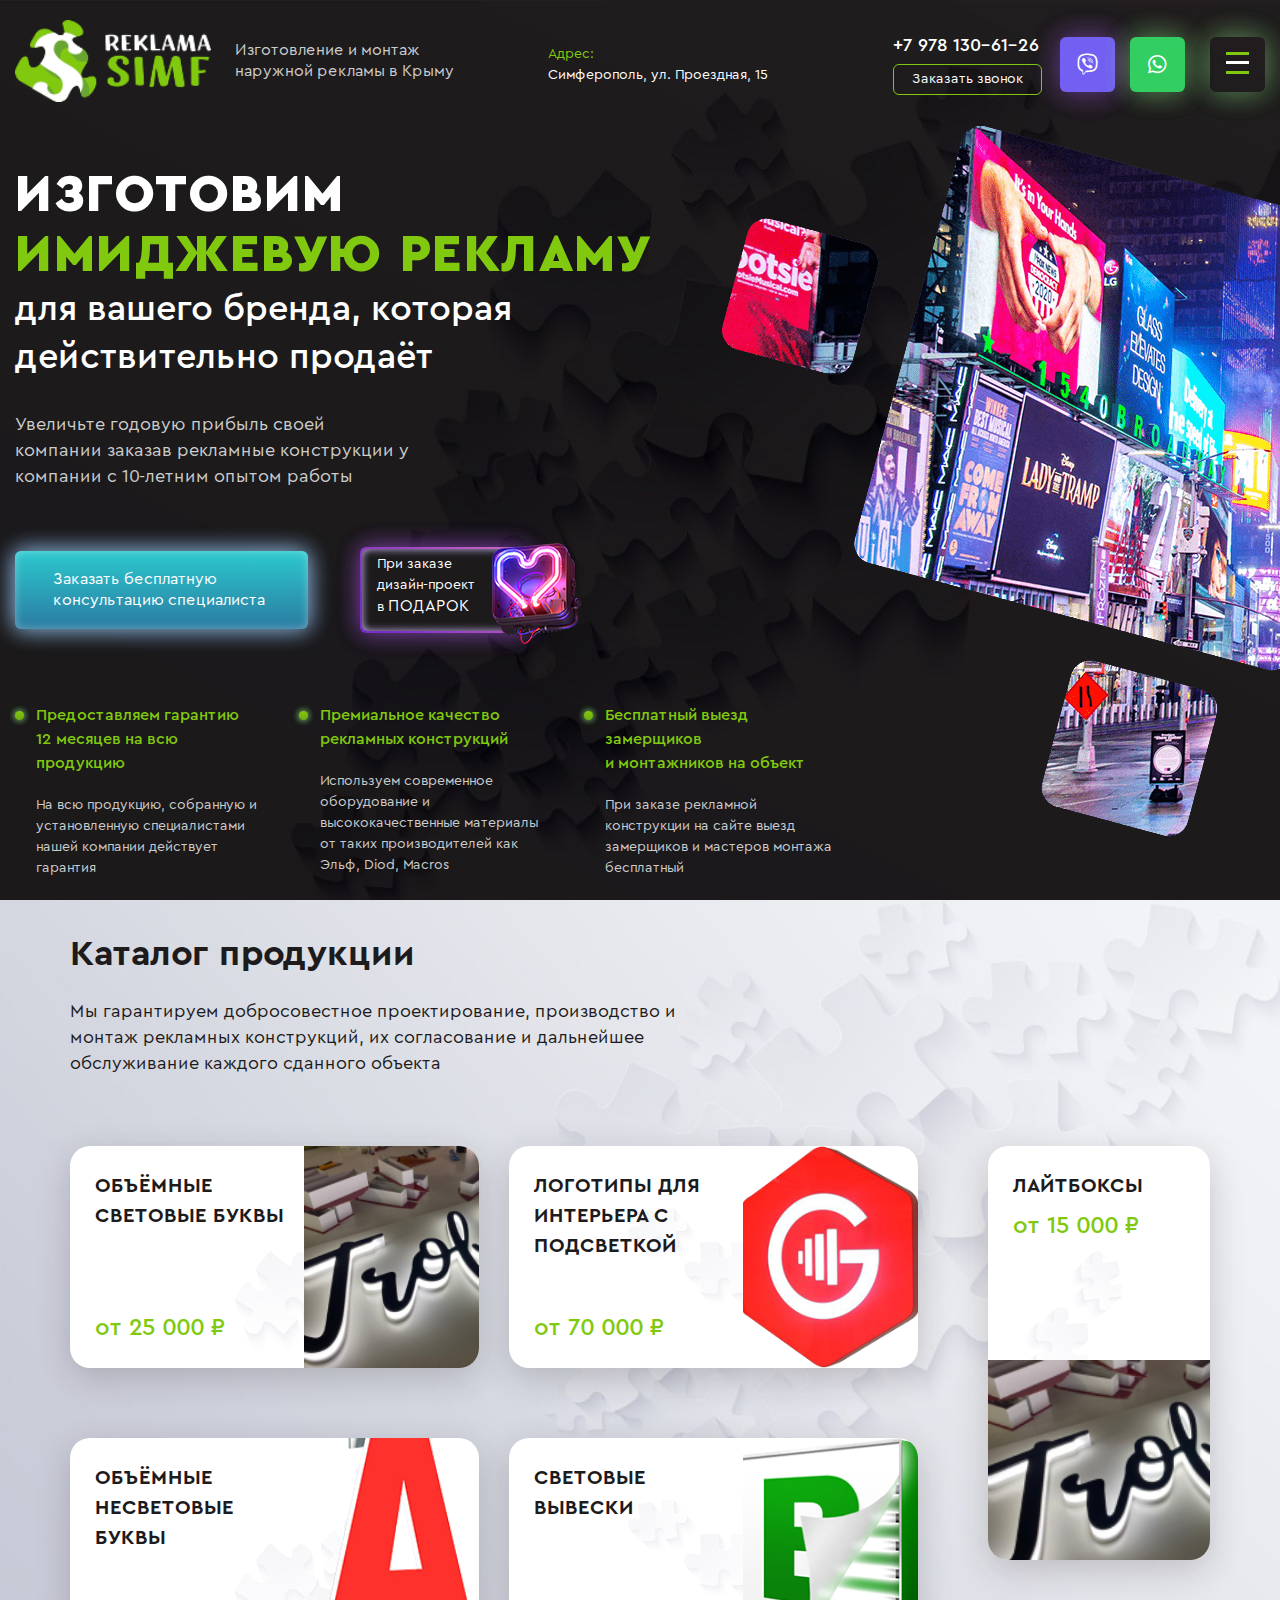
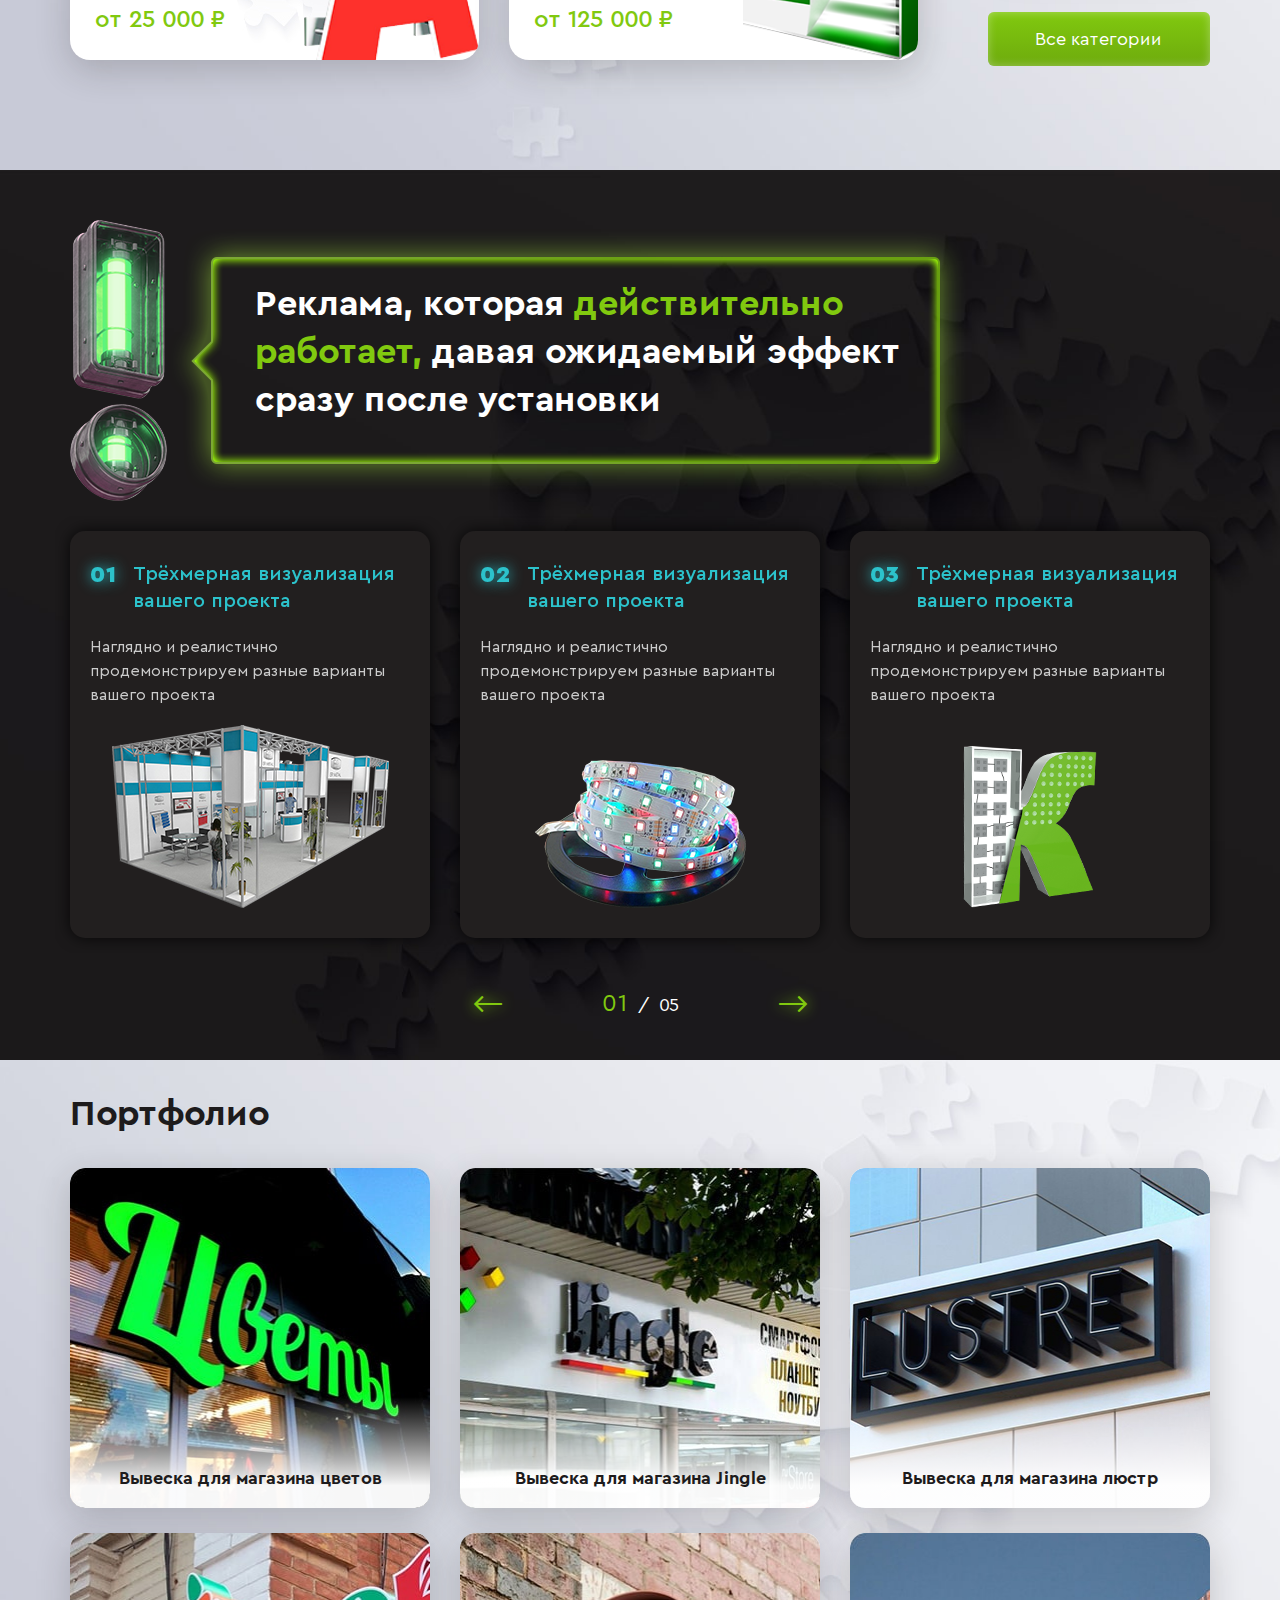
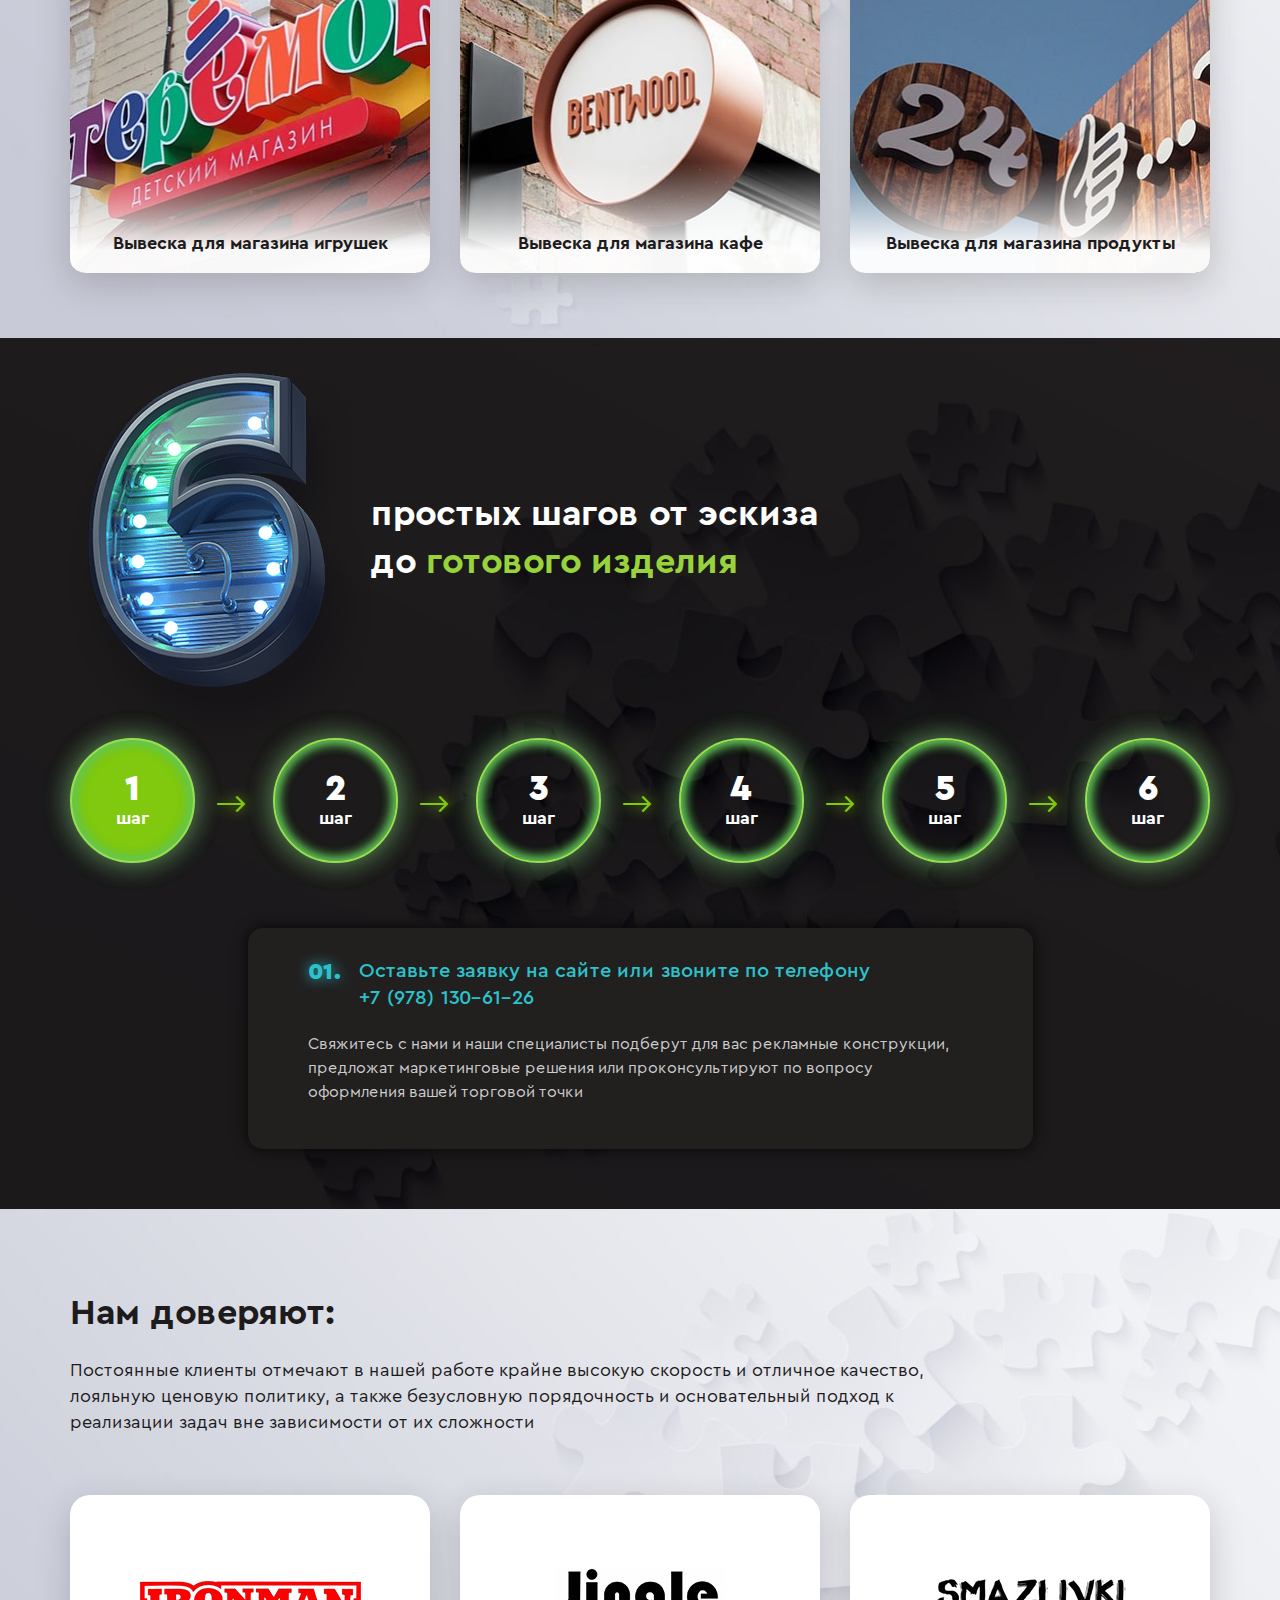
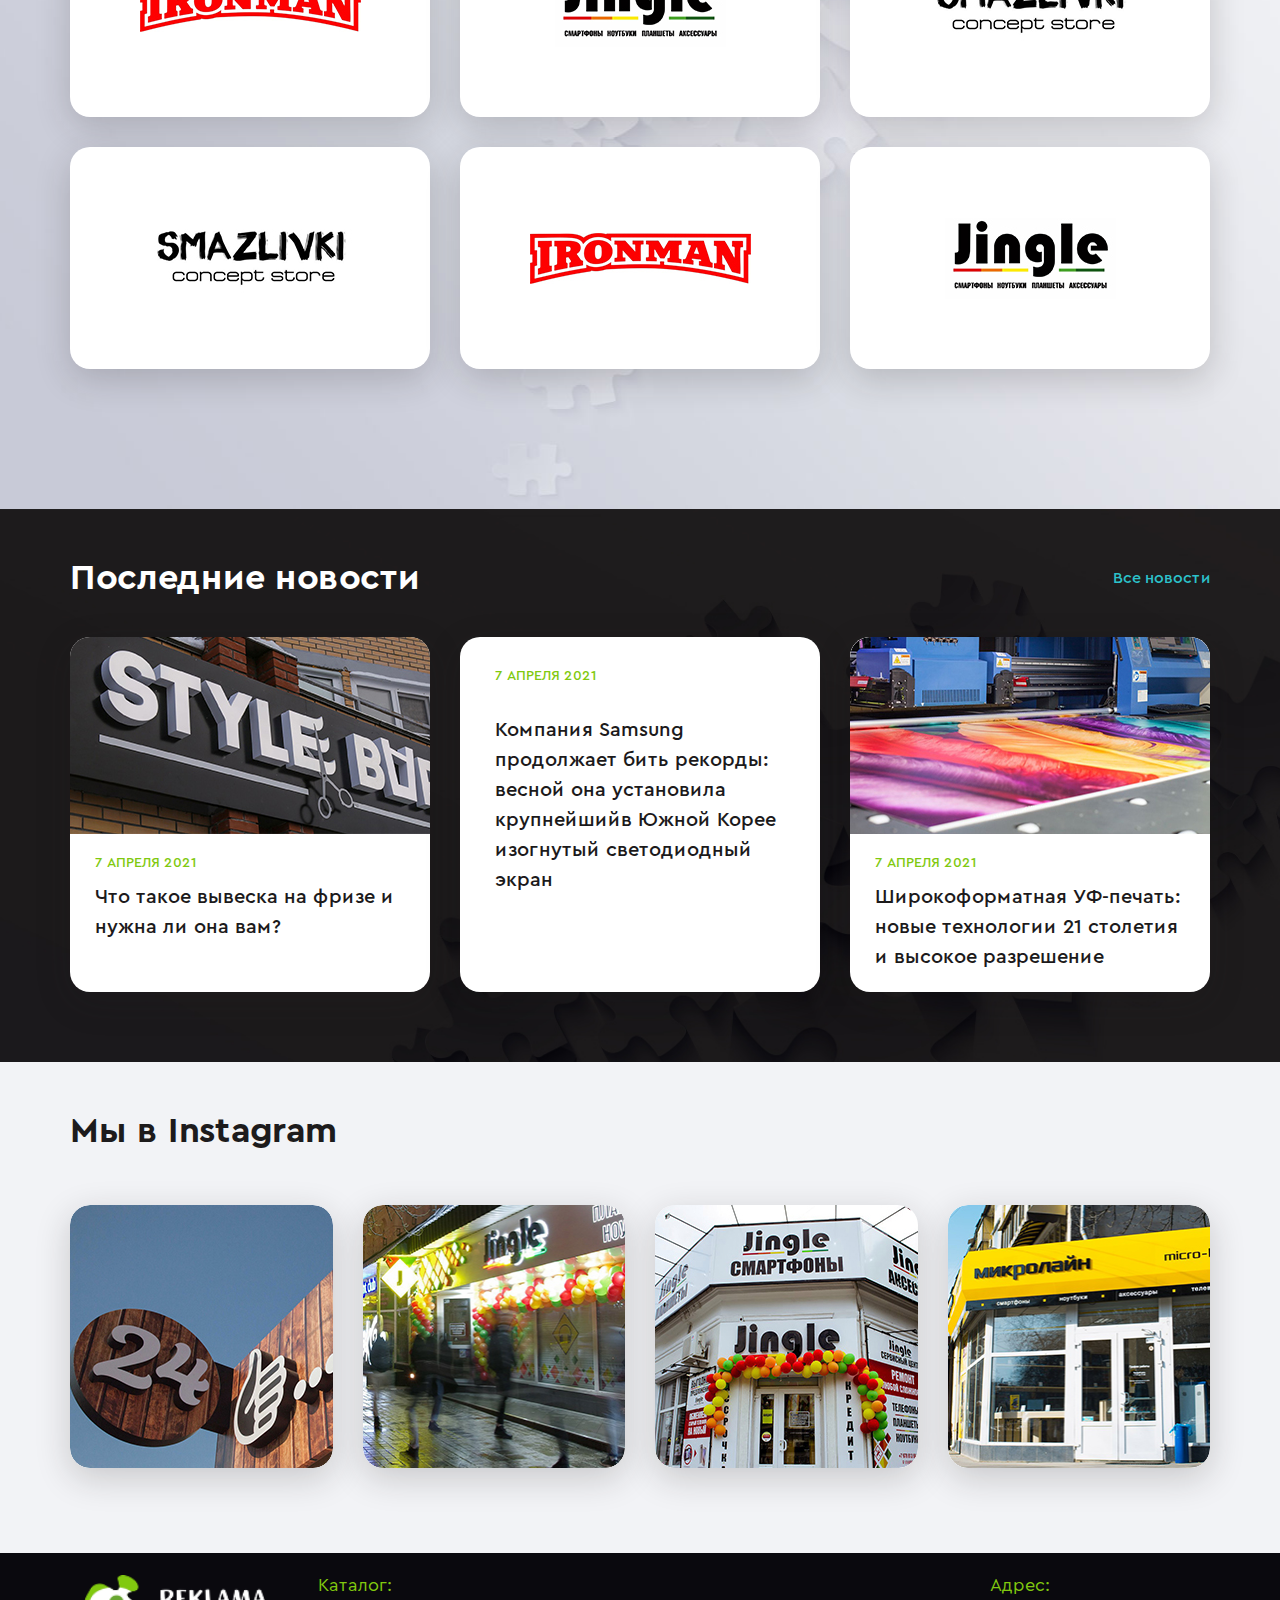
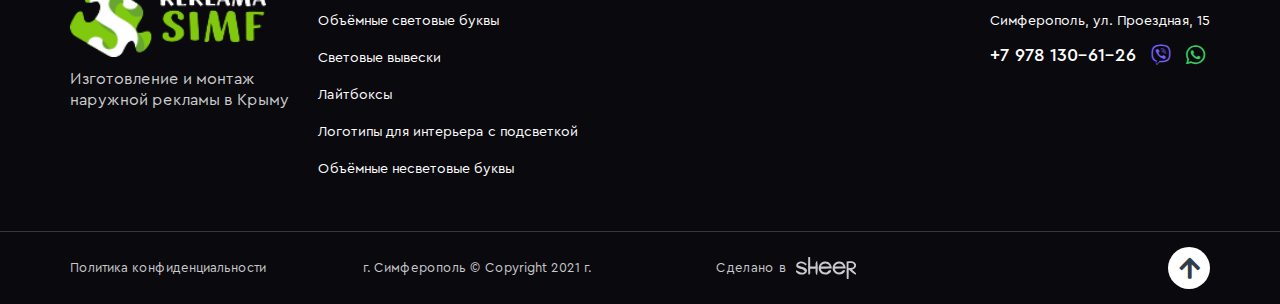
==== index.html @ 2cb611d8 "fix edits" ====
<!DOCTYPE html>
<!--[if lt IE 7]><html lang="ru" class="lt-ie9 lt-ie8 lt-ie7"><![endif]-->
<!--[if IE 7]><html lang="ru" class="lt-ie9 lt-ie8"><![endif]-->
<!--[if IE 8]><html lang="ru" class="lt-ie9"><![endif]-->
<!--[if gt IE 8]><!-->
<html lang="ru">
<!--<![endif]-->
<head>
	<meta charset="utf-8" />
	<title>Заголовок</title>
	<meta name="description" content="" />
	<meta http-equiv="X-UA-Compatible" content="IE=edge" />
	<meta name="viewport" content="width=device-width, initial-scale=1.0" />
	<link rel="shortcut icon" href="favicon.png" />
	<link rel="stylesheet" href="libs/bootstrap/bootstrap-grid.css" />
	<link rel="stylesheet" href="libs/fontawesome-free-5.12.0-web/css/all.min.css" />
	<link rel="stylesheet" href="libs/fancybox/jquery.fancybox.css" />
	<link rel="stylesheet" href="libs/slick-1.5.9/slick/slick.css" />
	<link rel="stylesheet" href="libs/slick-1.5.9/slick/slick-theme.css" />
	<link rel="stylesheet" href="css/fonts.css" />
	<link rel="stylesheet" href="css/main.css?ver=1.2" />
	<link rel="stylesheet" href="css/media.css?ver=1.2" />  
</head>
<body>

	<div class="wrapper">

		<header class="header default">
			<div class="container container_big"> 
				<div class="row align-items-center">
					<div class="col-lg-5 col-md-6 col-3"> 
						<div class="logo-wrap">
							<a href="#" class="logo">
								<img src="img/logo.png" alt="alt">
							</a>
							<div class="logo-descr">Изготовление и монтаж наружной рекламы в Крыму</div>
						</div>
					</div>
					<div class="col-lg-3 hidden-tablet">
						<div class="header__title">Адрес:</div>
						<p>Симферополь, ул. Проездная, 15</p>
					</div>
					<div class="col-lg-4 col-md-6 col-9">
						<div class="header__right">
							<div class="header__contacts">
								<a href="tel:+79781306126" class="phone-main"><i class="fas fa-phone"></i>+7 978 130-61-26</a>
								<a href="#callback" class="btn-simple fancybox">Заказать звонок</a>
							</div>
							<a href="#" class="btn-social btn-social_viber">
								<i class="fab fa-viber"></i>
							</a>
							<a href="#" class="btn-social btn-social_whatsapp">
								<i class="fab fa-whatsapp"></i>
							</a>
							<span class="btn_nav">
								<span class='sandwich'>
									<span class='sw-topper'></span>
									<span class='sw-bottom'></span>
									<span class='sw-footer'></span>
								</span>
							</span>
						</div>
					</div>
				</div>
			</div>
		</header>

		<div class="billbord">
			<div class="container container_big">
				<div class="row">
					<div class="col-xl-8 col-lg-10">
						<h1 class="title-big">Изготовим <span>имиджевую рекламу</span></h1>
						<div class="descr-big">для вашего бренда, которая действительно продаёт</div>
						<div class="descr-billbord">Увеличьте годовую прибыль своей компании заказав рекламные конструкции у компании с 10-летним опытом работы</div>
						<div class="billbord__btns">
							<a href="#" class="btn-main">Заказать бесплатную консультацию специалиста</a>
							<div class="order-present">При заказе дизайн-проект в <span>подарок</span></div>
						</div>
						<div class="row">
							<div class="col-md-4">
								<div class="item-billbord">
									<div class="item-billbord__title">Предоставляем гарантию <br>12 месяцев на всю продукцию</div>
									<p>На всю продукцию, собранную и установленную специалистами нашей компании действует гарантия</p>
								</div>
							</div>
							<div class="col-md-4">
								<div class="item-billbord">
									<div class="item-billbord__title">Премиальное качество <br>рекламных конструкций</div>
									<p>Используем современное оборудование и высококачественные материалы от таких производителей как Эльф, Diod, Macros</p>
								</div>
							</div>
							<div class="col-md-4">
								<div class="item-billbord">
									<div class="item-billbord__title">Бесплатный выезд замерщиков <br>и монтажников на объект</div>
									<p>При заказе рекламной конструкции на сайте выезд замерщиков и мастеров монтажа бесплатный</p>
								</div>
							</div>
						</div>
					</div>
					<div class="col-xl-4 col-lg-2">
						<div class="billbord__image">
							<img src="img/billbord.png" alt="alt">
						</div>
					</div>
				</div>
			</div>
		</div>

		<div class="catalog">
			<div class="container">
				<div class="title-page">Каталог продукции</div>
				<div class="descr-page">Мы гарантируем добросовестное проектирование, производство и монтаж рекламных конструкций, их согласование и дальнейшее обслуживание каждого сданного объекта</div>
				<div class="row row_catalog">
					<div class="col-lg-9">
						<div class="row">
							<div class="col-md-6">
								<a href="#" class="item-catalog">
									<span class="item-catalog__name">Объёмные световые буквы</span>
									<span class="item-catalog__price">от 25 000 ₽</span>
									<span class="item-catalog__image">
										<!-- <img src="img/cat1.png" alt="alt"> -->
										<img src="img/catalog1.jpg" alt="alt">
									</span>
								</a>
							</div>
							<div class="col-md-6">
								<a href="#" class="item-catalog">
									<span class="item-catalog__name">Логотипы для интерьера с подсветкой</span>
									<span class="item-catalog__price">от 70 000 ₽</span>
									<span class="item-catalog__image">
										<img src="img/cat2.png" alt="alt">
									</span>
								</a>
							</div>
							<div class="col-md-6">
								<a href="#" class="item-catalog">
									<span class="item-catalog__name">Объёмные несветовые буквы</span>
									<span class="item-catalog__price">от 25 000 ₽</span>
									<span class="item-catalog__image">
										<img src="img/cat3.png" alt="alt">
									</span>
								</a>
							</div>
							<div class="col-md-6">
								<a href="#" class="item-catalog">
									<span class="item-catalog__name">Световые вывески</span>
									<span class="item-catalog__price">от 125 000 ₽</span>
									<span class="item-catalog__image">
										<img src="img/cat4.png" alt="alt">
									</span>
								</a>
							</div>
						</div>
					</div>
					<div class="col-lg-3 col-md-6 catalog__right">
						<a href="#" class="item-catalog">
							<span class="item-catalog__name">Лайтбоксы</span>
							<span class="item-catalog__price">от 15 000 ₽</span>
							<span class="item-catalog__image">
								<!-- <img src="img/cat5.png" alt="alt"> -->
								<img src="img/catalog1.jpg" alt="alt">
							</span>
						</a>
						<a href="#" class="btn-page">Все категории</a>
					</div>
				</div>
			</div>
		</div>

		<div class="about">
			<div class="container">
				<div class="about-head">
					<div class="about-head__image">
						<img src="img/img_title1.png" alt="alt">
					</div>
					<div class="about-head__text">Реклама, которая <span>действительно работает,</span> давая ожидаемый эффект сразу после установки</div>
				</div>
				<ul class="slider-about">
					<li>
						<div class="item-about">
							<div class="item-about__head">
								<div class="item-about__number">01</div>
								<div class="item-about__title">Трёхмерная визуализация вашего проекта</div>
							</div>
							<p>Наглядно и реалистично продемонстрируем разные варианты вашего проекта</p>
							<div class="item-about__image">
								<img src="img/about1.png" alt="alt">
							</div>
						</div>
					</li>
					<li>
						<div class="item-about">
							<div class="item-about__head">
								<div class="item-about__number">02</div>
								<div class="item-about__title">Трёхмерная визуализация вашего проекта</div>
							</div>
							<p>Наглядно и реалистично продемонстрируем разные варианты вашего проекта</p>
							<div class="item-about__image">
								<img src="img/about2.png" alt="alt">
							</div>
						</div>
					</li>
					<li>
						<div class="item-about">
							<div class="item-about__head">
								<div class="item-about__number">03</div>
								<div class="item-about__title">Трёхмерная визуализация вашего проекта</div>
							</div>
							<p>Наглядно и реалистично продемонстрируем разные варианты вашего проекта</p>
							<div class="item-about__image">
								<img src="img/about3.png" alt="alt">
							</div>
						</div>
					</li>
					<li>
						<div class="item-about">
							<div class="item-about__head">
								<div class="item-about__number">04</div>
								<div class="item-about__title">Трёхмерная визуализация вашего проекта</div>
							</div>
							<p>Наглядно и реалистично продемонстрируем разные варианты вашего проекта</p>
							<div class="item-about__image">
								<img src="img/about1.png" alt="alt">
							</div>
						</div>
					</li>
					<li>
						<div class="item-about">
							<div class="item-about__head">
								<div class="item-about__number">05</div>
								<div class="item-about__title">Трёхмерная визуализация вашего проекта</div>
							</div>
							<p>Наглядно и реалистично продемонстрируем разные варианты вашего проекта</p>
							<div class="item-about__image">
								<img src="img/about1.png" alt="alt">
							</div>
						</div>
					</li>
				</ul>
				<div class="slider-bottom"></div>
			</div>
		</div>

		<div class="portfolio">
			<div class="container">
				<div class="title-page">Портфолио</div>
				<div class="row row_portfolio">
					<div class="col-lg-4 col-6">
						<a href="#" class="item-portfolio">
							<img src="img/portfolio1.jpg" alt="alt">
							<span class="item-portfolio__name">Вывеска для магазина цветов</span>
						</a>
					</div>
					<div class="col-lg-4 col-6">
						<a href="#" class="item-portfolio">
							<img src="img/portfolio2.jpg" alt="alt">
							<span class="item-portfolio__name">Вывеска для магазина Jingle</span>
						</a>
					</div>
					<div class="col-lg-4 col-6">
						<a href="#" class="item-portfolio">
							<img src="img/portfolio3.jpg" alt="alt">
							<span class="item-portfolio__name">Вывеска для магазина люстр</span>
						</a>
					</div>
					<div class="col-lg-4 col-6">
						<a href="#" class="item-portfolio">
							<img src="img/portfolio4.jpg" alt="alt">
							<span class="item-portfolio__name">Вывеска для магазина игрушек</span>
						</a>
					</div>
					<div class="col-lg-4 col-6">
						<a href="#" class="item-portfolio">
							<img src="img/portfolio5.jpg" alt="alt">
							<span class="item-portfolio__name">Вывеска для магазина кафе</span>
						</a>
					</div>
					<div class="col-lg-4 col-6">
						<a href="#" class="item-portfolio">
							<img src="img/portfolio6.jpg" alt="alt">
							<span class="item-portfolio__name">Вывеска для магазина продукты</span>
						</a>
					</div>
				</div>
			</div>
		</div>

		<div class="steps">
			<div class="container">
				<div class="steps-head">
					<img src="img/step_image.png" alt="alt">
					<div class="title-page">простых шагов от эскиза до <span>готового изделия</span></div>
				</div>
				<ul class="tabs">
					<li class="active"><a href="#tab1"><strong>1</strong> шаг</a><i class="fal fa-long-arrow-right"></i></li>
					<li><a href="#tab2"><strong>2</strong> шаг</a><i class="fal fa-long-arrow-right"></i></li>
					<li><a href="#tab3"><strong>3</strong> шаг</a><i class="fal fa-long-arrow-right"></i></li>
					<li><a href="#tab4"><strong>4</strong> шаг</a><i class="fal fa-long-arrow-right"></i></li>
					<li><a href="#tab5"><strong>5</strong> шаг</a><i class="fal fa-long-arrow-right"></i></li>
					<li><a href="#tab6"><strong>6</strong> шаг</a></li>
				</ul>
				<div class="tab-container">
					<div class="tab-pane" id="tab1">
						<div class="head-tab">
							<div class="head-tab__number">01.</div>
							<div class="head-tab__title">Оставьте заявку на сайте или звоните по телефону <br><a href="tel:+79781306126">+7 (978) 130-61-26</a></div>
						</div>
						<p>Свяжитесь с нами и наши специалисты подберут для вас рекламные конструкции, предложат маркетинговые решения или проконсультируют по вопросу оформления вашей торговой точки</p>
					</div>
					<div class="tab-pane" id="tab2">
						<div class="head-tab">
							<div class="head-tab__number">02.</div>
							<div class="head-tab__title">Оставьте заявку на сайте или звоните по телефону <br><a href="tel:+79781306126">+7 (978) 130-61-26</a></div>
						</div>
						<p>Свяжитесь с нами и наши специалисты подберут для вас рекламные конструкции, предложат маркетинговые решения или проконсультируют по вопросу оформления вашей торговой точки</p>
					</div>
					<div class="tab-pane" id="tab3">
						<div class="head-tab">
							<div class="head-tab__number">03.</div>
							<div class="head-tab__title">Оставьте заявку на сайте или звоните по телефону <br><a href="tel:+79781306126">+7 (978) 130-61-26</a></div>
						</div>
						<p>Свяжитесь с нами и наши специалисты подберут для вас рекламные конструкции, предложат маркетинговые решения или проконсультируют по вопросу оформления вашей торговой точки</p>
					</div>
					<div class="tab-pane" id="tab4">
						<div class="head-tab">
							<div class="head-tab__number">04.</div>
							<div class="head-tab__title">Оставьте заявку на сайте или звоните по телефону <br><a href="tel:+79781306126">+7 (978) 130-61-26</a></div>
						</div>
						<p>Свяжитесь с нами и наши специалисты подберут для вас рекламные конструкции, предложат маркетинговые решения или проконсультируют по вопросу оформления вашей торговой точки</p>
					</div>
					<div class="tab-pane" id="tab5">
						<div class="head-tab">
							<div class="head-tab__number">05.</div>
							<div class="head-tab__title">Оставьте заявку на сайте или звоните по телефону <br><a href="tel:+79781306126">+7 (978) 130-61-26</a></div>
						</div>
						<p>Свяжитесь с нами и наши специалисты подберут для вас рекламные конструкции, предложат маркетинговые решения или проконсультируют по вопросу оформления вашей торговой точки</p>
					</div>
					<div class="tab-pane" id="tab6">
						<div class="head-tab">
							<div class="head-tab__number">06.</div>
							<div class="head-tab__title">Оставьте заявку на сайте или звоните по телефону <br><a href="tel:+79781306126">+7 (978) 130-61-26</a></div>
						</div>
						<p>Свяжитесь с нами и наши специалисты подберут для вас рекламные конструкции, предложат маркетинговые решения или проконсультируют по вопросу оформления вашей торговой точки</p>
					</div>
				</div>
			</div>
		</div>

		<div class="clients">
			<div class="container">
				<div class="title-page">Нам доверяют:</div>
				<div class="descr-page">Постоянные клиенты отмечают в нашей работе крайне высокую скорость и отличное качество, лояльную ценовую политику, а также безусловную порядочность и основательный подход к реализации задач вне зависимости от их сложности</div>
				<div class="row row_clients">
					<div class="col-lg-4 col-6">
						<div class="item-client">
							<img src="img/client1.jpg" alt="alt">
						</div>
					</div>
					<div class="col-lg-4 col-6">
						<div class="item-client">
							<img src="img/client2.jpg" alt="alt">
						</div>
					</div>
					<div class="col-lg-4 col-6">
						<div class="item-client">
							<img src="img/client3.jpg" alt="alt">
						</div>
					</div>
					<div class="col-lg-4 col-6">
						<div class="item-client">
							<img src="img/client3.jpg" alt="alt">
						</div>
					</div>
					<div class="col-lg-4 col-6">
						<div class="item-client">
							<img src="img/client1.jpg" alt="alt">
						</div>
					</div>
					<div class="col-lg-4 col-6">
						<div class="item-client">
							<img src="img/client2.jpg" alt="alt">
						</div>
					</div>
				</div>
			</div>
		</div>

		<div class="news">
			<div class="container">
				<div class="head-section">
					<div class="title-page">Последние новости</div>
					<a href="#" class="link-page">Все новости</a>
				</div>
				<div class="row row_news">
					<div class="col-lg-4 col-md-6">
						<a href="#" class="item-news">
							<span class="item-news__image">
								<img src="img/news1.jpg" alt="alt">
							</span>
							<span class="item-news__content">
								<span class="item-news__date">7 АПРЕЛЯ 2021</span>
								<span class="item-news__text">Что такое вывеска на фризе и нужна ли она вам?</span>
							</span>
						</a>
					</div>
					<div class="col-lg-4 col-md-6">
						<a href="#" class="item-news">
							<span class="item-news__content">
								<span class="item-news__date">7 АПРЕЛЯ 2021</span>
								<span class="item-news__text">Компания Samsung продолжает бить рекорды: весной она установила крупнейшийв Южной Корее изогнутый светодиодный экран</span>
							</span>
						</a>
					</div>
					<div class="col-lg-4 col-md-6">
						<a href="#" class="item-news">
							<span class="item-news__image">
								<img src="img/news3.jpg" alt="alt">
							</span>
							<span class="item-news__content">
								<span class="item-news__date">7 АПРЕЛЯ 2021</span>
								<span class="item-news__text">Широкоформатная УФ-печать: новые технологии 21 столетия и высокое разрешение</span>
							</span>
						</a>
					</div>
				</div>
			</div>
		</div>

		<div class="instagram">
			<div class="container">
				<div class="title-page">Мы в Instagram</div>
				<div class="row row_instagram">
					<div class="col-md-3 col-6">
						<a href="img/insta1.jpg" class="item-insta fancybox" rel="group1">
							<span class="item-insta__image">
								<img src="img/insta1.jpg" alt="alt">
							</span>
						</a>
					</div>
					<div class="col-md-3 col-6">
						<a href="img/insta2.jpg" class="item-insta fancybox" rel="group1">
							<span class="item-insta__image">
								<img src="img/insta2.jpg" alt="alt">
							</span>
						</a>
					</div>
					<div class="col-md-3 col-6">
						<a href="img/insta3.jpg" class="item-insta fancybox" rel="group1">
							<span class="item-insta__image">
								<img src="img/insta3.jpg" alt="alt">
							</span>
						</a>
					</div>
					<div class="col-md-3 col-6">
						<a href="img/insta4.jpg" class="item-insta fancybox" rel="group1">
							<span class="item-insta__image">
								<img src="img/insta4.jpg" alt="alt">
							</span>
						</a>
					</div>
				</div>
			</div>
		</div>

		<footer class="footer">
			<div class="container">
				<div class="row">
					<div class="col-lg-3 col-md-4">
						<div class="footer__logo">
							<a href="#" class="logo">
							<img src="img/logo.png" alt="alt">
						</a>
						<div class="logo-descr">Изготовление и монтаж наружной рекламы в Крыму</div>
						</div>
					</div>
					<div class="col-lg-6 col-md-4 col-6">
						<div class="footer__center">
							<div class="footer__title">Каталог: </div>
							<ul class="footer__list">
								<li><a href="#">Объёмные световые буквы</a></li>
								<li><a href="#">Световые вывески</a></li>
								<li><a href="#">Лайтбоксы</a></li>
								<li><a href="#">Логотипы для интерьера с подсветкой</a></li>
								<li><a href="#">Объёмные несветовые буквы</a></li>
							</ul>
						</div>
					</div>
					<div class="col-lg-3 col-md-4 col-6">
						<div class="footer__right">
							<div class="footer__title">Адрес: </div>
							<p>Симферополь, ул. Проездная, 15</p>
							<div class="footer__contacts">
								<a href="tel:+79781306126" class="phone-footer">+7 978 130-61-26</a>
								<ul class="list-social">
									<li><a href="#" class="list-social__viber"><i class="fab fa-viber"></i></a></li>
									<li><a href="#" class="list-social__whatsapp"><i class="fab fa-whatsapp"></i></a></li>
								</ul>
							</div>
						</div>
					</div>
				</div>
			</div>
			<div class="footer__bottom">
				<div class="container">
					<div class="row align-items-center">
						<div class="col-lg-3 col-md-6">
							<a href="#">Политика конфиденциальности</a>
						</div>
						<div class="col-lg-3 col-md-6">
							<p>г. Симферополь © Copyright  2021 г.</p>
						</div>
						<div class="col-lg-3 col-md-6">
							<div class="create">Сделано в <img src="img/copy.svg" alt="alt"></div>
						</div>
						<div class="col-lg-3 align_right col-md-6">
							<a href="#" class="btn_top"><i class="fa fa-arrow-up"></i></a>
						</div>
					</div>
				</div>
			</div>
		</footer>
		
	</div>

	<div id="callback" class="modal-block">
		<div class="modal-wrap">
			<div class="block-form">
				<div class="block-form__title">Заказать звонок</div>
				<form>
					<div class="item-form">
						<input type="text" placeholder="Имя" required="required">
					</div>
					<div class="item-form">
						<input type="text" placeholder="Телефон" class="input-phone" required="required">
					</div>
					<button class="btn-main" type="submit">Отправить</button>
					<div class="checkbox-wrap">
						<div class="checkbox">
							<label>
								<input type="checkbox" required="required" checked="checked" />
								<span>Согласие на обработку персональных данных</span>
							</label>
						</div>
					</div>
				</form>
			</div>
		</div>
	</div>

	<!--[if lt IE 9]>
	<script src="libs/html5shiv/es5-shim.min.js"></script>
	<script src="libs/html5shiv/html5shiv.min.js"></script>
	<script src="libs/html5shiv/html5shiv-printshiv.min.js"></script>
	<script src="libs/respond/respond.min.js"></script>
<![endif]-->
<script src="libs/jquery/jquery-1.11.1.min.js"></script>
<script src="libs/jquery-mousewheel/jquery.mousewheel.min.js"></script>
<script src="libs/fancybox/jquery.fancybox.pack.js"></script>
<script src="libs/slick-1.5.9/slick/slick.min.js"></script>
<script src="libs/scroll2id/PageScroll2id.min.js"></script>
<script src="libs/mask/jquery.maskedinput.js"></script>
<script src="libs/jQueryFormStyler-master/jquery.formstyler.min.js"></script>
<script src="js/common.js?ver=1.2"></script>
<!-- Yandex.Metrika counter --><!-- /Yandex.Metrika counter -->
<!-- Google Analytics counter --><!-- /Google Analytics counter -->
</body>
</html>
---- css/fonts.css ----
@font-face {
font-family: 'Cera Pro';
src: url('../fonts/CeraPro-Regular.eot');
src: url('../fonts/CeraPro-Regular.eot?#iefix') format('embedded-opentype'),
url('../fonts/CeraPro-Regular.woff') format('woff'),
url('../fonts/CeraPro-Regular.ttf') format('truetype');
font-weight: normal;
font-style: normal;
}
@font-face {
font-family: 'Cera Pro';
src: url('../fonts/CeraPro-Light.eot');
src: url('../fonts/CeraPro-Light.eot?#iefix') format('embedded-opentype'),
url('../fonts/CeraPro-Light.woff') format('woff'),
url('../fonts/CeraPro-Light.ttf') format('truetype');
font-weight: 300;
font-style: normal;
}
@font-face {
font-family: 'Cera Pro';
src: url('../fonts/CeraPro-Medium.eot');
src: url('../fonts/CeraPro-Medium.eot?#iefix') format('embedded-opentype'),
url('../fonts/CeraPro-Medium.woff') format('woff'),
url('../fonts/CeraPro-Medium.ttf') format('truetype');
font-weight: 500;
font-style: normal;
}
@font-face {
font-family: 'Cera Pro';
src: url('../fonts/CeraPro-Bold.eot');
src: url('../fonts/CeraPro-Bold.eot?#iefix') format('embedded-opentype'),
url('../fonts/CeraPro-Bold.woff') format('woff'),
url('../fonts/CeraPro-Bold.ttf') format('truetype');
font-weight: 700;
font-style: normal;
}
@font-face {
font-family: 'Cera Pro';
src: url('../fonts/CeraPro-Black.eot');
src: url('../fonts/CeraPro-Black.eot?#iefix') format('embedded-opentype'),
url('../fonts/CeraPro-Black.woff') format('woff'),
url('../fonts/CeraPro-Black.ttf') format('truetype');
font-weight: 900;
font-style: normal;
}
---- css/main.css ----
*::-webkit-input-placeholder {
	color: #1d1b1c;
	opacity: 1;
}
*:-moz-placeholder {
	color: #1d1b1c;
	opacity: 1;
}
*::-moz-placeholder {
	color: #1d1b1c;
	opacity: 1;
}
*:-ms-input-placeholder {
	color: #1d1b1c;
	opacity: 1; 
}

body input:focus:required:invalid,
body textarea:focus:required:invalid {
	
}
body input:required:valid,
body textarea:required:valid {
	
}
body {
	font-family: 'Cera Pro'; 
	font-size: 16px; 
	overflow-x: hidden;
	margin: 0;
	background-color: #f2f3f6;
	color: #1d1b1c; 
}
button {
	cursor: pointer;
}
h1,h2,h3,h4,h5,h6 {
	padding: 0;
	margin: 0;
	font-weight: normal;
}
.wrapper {
	overflow: hidden;
}
a {
	text-decoration: none;
	outline: none;
}
* {
	outline: none !important;
}
ul {
	padding: 0;
	margin: 0;
}
ul li {
	list-style-type: none;
	outline: none;
}
img {
	outline: none;
	display: block;
}
p {
	padding: 0;
	margin: 0;
}
.billbord {
	padding-top: 165px;
	color: #fff;
	min-height: 900px;
	background-image: url(../img/bg_billbord.jpg);
	background-repeat: no-repeat;
	background-position: center;
	background-size: cover;
}
.title-big {
	font-size: 52px;
	line-height: 60px;
	font-weight: 900;
	text-transform: uppercase;
	letter-spacing: 0.03em;
}
.title-big span {
	color: #81c90f;
}
.descr-big {
	font-size: 36px;
	line-height: 48px;
	font-weight: 500;
	text-transform: none;
	letter-spacing: normal;
}
.billbord .title-big,
.billbord .descr-big {
	max-width: 652px;
}
.descr-billbord {
	font-size: 18px;
	padding-top: 30px;
	line-height: 26px;
	max-width: 395px;
	color: #cccccc;
}
.billbord__btns {
	margin-top: 58px;
	display: flex;
	align-items: center;
}
.btn-main {
	width: 293px;
	padding: 0 38px;
	max-width: 100%;
	height: 78px;
	display: inline-flex;
	align-items: center;
	justify-content: center;
	font-size: 16px;
	line-height: 21px;
	font-family: 'Cera Pro';
	color: #fff;
	border: none;
	background-color: #2cc9cf;
	background-image: linear-gradient(180.0deg, #2cc9cf 0%, #2a7ba1 100%);
	border-radius: 6px;
	box-shadow: 0 0 25px 0 rgb(153 200 246 / 44%), 0 0 23px 0 rgb(153 200 246 / 44%), 0 0 21px 0 rgb(153 200 246 / 44%);
	position: relative;
	transition: all 0.3s;
}
.btn-main:hover {
	box-shadow: 0 0 25px 0 rgb(153 200 246 / 84%), 0 0 23px 0 rgb(153 200 246 / 84%), 0 0 21px 0 rgb(153 200 246 / 84%);

}
.btn-main::after {
	position: absolute;
	display: block;
	content: " ";
	width: 100%;
	height: 100%;
	top: 0;
	left: 0;
	border-radius: 6px;
	box-shadow: 0 0 10px rgba(255,255,255, 0.34) inset;
	pointer-events: none;
}
.order-present {
	width: 168px;
	height: 86px;
	padding-right: 45px;
	padding-top: 7px;
	padding-left: 17px;
	border-radius: 6px;
	font-size: 14px;
	line-height: 21px;
	color: #fff;
	background: linear-gradient(50.0deg, rgba(153,51,255,0.76) 13%, rgba(255,122,245,0.76) 86%);
	display: inline-block;
	position: relative;
	z-index: 1;
	box-shadow: 0 0 25px 0 rgba(186, 93, 254, 0.25), 0 0 23px 0 rgba(186, 93, 254, 0.25), 0 0 21px 0 rgba(186, 93, 254, 0.25);
}
.order-present::after {
	position: absolute;
	display: block;
	content: " ";
	top: 2px;
	left: 2px;
	right: 2px;
	bottom: 2px;
	background-color: #1c1a1b;
	border-radius: 6px;
	box-shadow: 0 0 8px #cfbdfb inset;
	z-index: -1;
}
.order-present::before {
	position: absolute;
	display: block;
	content: " ";
	width: 89px;
	height: 101px;
	top: -4px;
	right: -53px;
	background-image: url(../img/ic_present.png);
	background-repeat: no-repeat;
	background-position: center;
	background-size: 100% 100%;
}
.order-present span {
	font-size: 16px;
	text-transform: uppercase;
}
.billbord__btns .btn-main {
	margin-right: 52px;
}
.item-billbord {
	margin-top: 70px;
	padding-left: 21px;
}
.item-billbord__title {
	line-height: 24px;
	margin-bottom: 20px;
	font-weight: 500;
	color: #81c90f;
	position: relative;
}
.item-billbord__title::before {
	position: absolute;
	display: block;
	content: " ";
	left: -21px;
	top: 8px;
	width: 9px;
	height: 9px;
	background-color: #81c90f;
	background-image: linear-gradient(180.0deg, #81c90f 0%, #6eab0d 100%);
	border-radius: 50%;
	box-shadow: 0 0 7px 0 rgba(154, 255, 144, 0.40), 0 0 7px 0 rgba(154, 255, 144, 0.40), 0 0 7px 0 rgba(154, 255, 144, 0.40);

}
.item-billbord p {
	font-size: 14px;
	line-height: 21px;
	color: #cccccc;
}
.billbord__image img {
	margin-top: -40px;
	margin-right: -82px;
	float: right;
}
.header {
	padding-top: 20px;
	position: absolute;
	top: 0;
	left: 0;
	width: 100%;
	z-index: 1000;
	color: #fff;
	font-size: 14px;
	line-height: 21px;
}
.logo-wrap {
	display: inline-flex;
	align-items: center;
}
.logo {
	display: inline-block;
}
.logo img {
	width: 196px;
}
.logo-descr {
	margin-left: 24px;
	color: #ccc;
	max-width: 220px;
	font-size: 16px;
}
.header__title {
	color: #81c90f;
}
.header__right {
	display: flex;
	align-items: center;
	justify-content: flex-end;
}

/*Style Sandwich*/
.btn_nav {
	border: none;
	z-index: 60;
	display: inline-block;
	-webkit-transition: all 0.3s;
	-o-transition: all 0.3s;
	transition: all 0.3s;
	vertical-align: middle;
	position: relative;
}
.btn_nav:hover {
	opacity: 1;
} 
.sandwich span {
	display: block;
}
.sandwich {
	width: 55px;
	height: 55px;
	padding-top: 11px;
	background-color: rgba(129,202,15,0.0);
	border-radius: 6px;
	box-shadow: 0 0 30px 0 rgba(154, 255, 144, 0.20), 0 0 30px 0 rgba(154, 255, 144, 0.20), 0 0 30px 0 rgba(154, 255, 144, 0.20);
	margin: auto;
	margin-left: 10px;
	display: -webkit-flex;
	display: -moz-flex;
	display: -ms-flex;
	display: -o-flex;
	display: flex;
	flex-direction: column;
	align-items: flex-end;
	z-index: 20;
	transition: all 0.3s;
	cursor: pointer;
}
.sw-topper {
	position: relative;
	top: 4px;
	width: 23px;
	height: 3px;
	display: block;
	margin: 0 auto;
	background-color: #81c90f;
	border: medium none;
	transition: transform 0.5s, top 0.2s;
	/* transition-delay: 0.2s, 0s; */
}
.sw-bottom {
	position: relative;
	top: 10px;
	width: 23px;
	height: 3px;
	display: block;
	margin: 0 auto;
	background-color: #fff;
	border: medium none;
	transition: transform 0.5s, top 0.2s;
	transition-delay: 0.2s, 0s;
}
.sw-footer {
	position: relative;
	top: 17px;
	width: 23px;
	height: 3px;
	margin: 0 auto;
	display: block;
	background-color: #81c90f;
	border: medium none;
	transition: all 0.5s;
	transition-delay: 0.1s;
}
.sandwich.active .sw-topper {
	top: 13px;
	transform: rotate(45deg);
}
.sandwich.active .sw-bottom {
	opacity: 0;
} 
.sandwich.active .sw-footer {
	top:8px;
	transform: rotate(-45deg);
}

/*End Sandwich*/
.btn-social {
	width: 55px;
	height: 55px;
	margin-right: 15px;
	font-size: 21px;
	background-color: #33ce62;
	display: inline-flex;
	align-items: center;
	justify-content: center;
	color: #fff;
	border-radius: 6px;
	transition: all 0.3s;
}
.btn-social_whatsapp {
	background-color: #33ce62;
	box-shadow: 0 0 30px 0 rgba(154, 255, 144, 0.20), 0 0 30px 0 rgba(154, 255, 144, 0.20), 0 0 30px 0 rgba(154, 255, 144, 0.20);
}
.btn-social_viber {
	background-color: #7360f2;
	box-shadow: 0 0 30px 0 rgba(186, 93, 254, 0.20), 0 0 30px 0 rgba(186, 93, 254, 0.20), 0 0 30px 0 rgba(186, 93, 254, 0.20);
}
.sandwich:hover,
.btn-social_whatsapp:hover {
	box-shadow: 0 0 30px 0 rgba(154, 255, 144, 0.40), 0 0 30px 0 rgba(154, 255, 144, 0.40), 0 0 30px 0 rgba(154, 255, 144, 0.40);	
}
.btn-social_viber:hover {
	box-shadow: 0 0 30px 0 rgba(186, 93, 254, 0.40), 0 0 30px 0 rgba(186, 93, 254, 0.40), 0 0 30px 0 rgba(186, 93, 254, 0.40);
}
.phone-main {
	font-size: 18px;
	line-height: 21px;
	font-weight: 500;
	color: #ffffff;
	display: inline-block;
	transition: all 0.3s;
}
.btn-simple {
	font-size: 14px;
	line-height: 21px;
	color: #ffffff;
	border: 1px solid #81c90f;
	padding: 4px 18px;
	display: inline-block;
	border-radius: 6px;
	font-family: 'Cera Pro';
	transition: all 0.3s;
	position: relative;
}
.btn-simple::after {
	position: absolute;
	display: block;
	content: " ";
	top: -1px;
	left: -1px;
	bottom: -1px;
	right: -1px;
	border-radius: 6px;
	background: linear-gradient(50.0deg, rgba(129,201,15,0.76) 31%, rgba(110,171,13,0.76) 68%);
	z-index: -1;
	opacity: 0;
	transition: all 0.3s;
}
.btn-simple:hover::after {
	opacity: 1;
}
.header__right .phone-main {
	margin-bottom: 8px;
}
.header__contacts {
	margin-right: 18px;
	display: inline-flex;
	flex-direction: column;
}
.title-page {
	font-size: 36px;
	line-height: 48px;
	padding-top: 30px;
	padding-bottom: 20px;
	font-weight: 700;
}
.descr-page {
	font-size: 18px;
	line-height: 26px;
}
.catalog .descr-page {
	max-width: 665px;
}
.catalog {
	padding-bottom: 110px;
	background-color: #c7cad6;
	background-image: linear-gradient(50.0deg, #c7cad6 15%, #f2f3f6 84%);
	background-image: url(../img/bg_catalog.jpg);
	background-repeat: no-repeat;
	background-position: center;
	background-size: cover;
}
.item-catalog {
	height: 222px;
	padding: 25px;
	margin-top: 70px;
	max-width: 415px;
	padding-right: 177px;
	background-color: #ffffff;
	box-shadow: 0px 10px 35px 0px rgba(34,31,31,0.2);
	border-radius: 20px;
	display: flex;
	flex-direction: column;
	position: relative;
	background-image: url(../img/bg_cat1.jpg);
	background-repeat: no-repeat;
	background-position: 70% center;
	transition: all 0.3s;
}
.row_catalog .row > div:nth-child(even) .item-catalog {
	background-image: url(../img/bg_cat2.jpg);
	background-position: 70% 70%;
}
.row_catalog .col-lg-3 .item-catalog {
	background-image: url(../img/bg_cat3.jpg);
	background-position: 0% 60%;
}
.row_catalog .col-md-6_width {
	max-width: max-content;
}
.row_space-between {
	justify-content: space-between;
}
.item-catalog:hover {
	box-shadow: 0px 10px 35px 0px rgba(34,31,31,0.5);
}
.item-catalog__name {
	font-size: 20px;
	line-height: 30px;
	font-weight: 700;
	text-transform: uppercase;
	color: #1d1b1c;
	display: block;
}
.item-catalog__price {
	font-size: 24px;
	margin-top: auto;
	font-weight: 500;
	color: #81c90f;
	display: block;
}
.item-catalog__image {
	top: 0;
	bottom: 0;
	right: 0;
	width: 175px;
	display: flex;
	align-items: center;
	justify-content: flex-start;
	position: absolute;
}

.row .item-catalog__image img {
	width: 100%;
	height: 100%;
	border-radius: 0 20px 20px 0;
	object-fit: cover;
}
.col-lg-3 .item-catalog {
	padding-right: 25px;
	height: calc(100% - 170px);
}
.col-lg-3 .item-catalog__price {
	margin-top: 10px;
}
.col-lg-3 .item-catalog__image {
	/* bottom: -11px;
	right: -17px; */
	top: auto;
	width: auto;
}
.btn-page {
	padding: 12px 30px;
	display: inline-flex;
	background-color: #81c90f;
	background-image: linear-gradient(180.0deg, #81c90f 0%, #6eab0d 100%);
	border-radius: 6px;
	font-size: 18px;
	text-align: center;
	justify-content: center;
	line-height: 30px;
	color: #fff;
	box-shadow: 0 0 10px rgba(255,255,255, 0.34) inset;
	transition: all 0.3s;
	position: relative;
}
.btn-page::after {
	position: absolute;
	display: block;
	content: " ";
	width: 100%;
	height: 100%;
	top: 0;
	left: 0;
	border-radius: 6px;
	transition: all 0.3s;
}
.btn-page:hover::after {
	box-shadow: 0 0 30px 0 rgb(154 255 144 / 60%), 0 0 30px 0 rgb(154 255 144 / 60%), 0 0 30px 0 rgb(154 255 144 / 60%);
}
.catalog .btn-page {
	margin-top: 52px;
	width: 100%;
}
.catalog__right {
	padding-left: 55px;
}

.catalog__right .item-catalog__image {
	width: 100%;
}
.catalog__right .item-catalog__image img {
	border-radius: 0px 0px 20px 20px;
	width: 100%;
	max-height: 200px;
}
.about {
	padding-top: 50px;
	padding-bottom: 40px;
	color: #ffffff;
	background-image: url(../img/bg_about.jpg);
	background-repeat: no-repeat;
	background-position: center;
	background-size: cover;
}
.about-head {
	margin-bottom: 15px;
	display: flex;
	align-items: center;
}
.about-head__text {
	font-size: 36px;
	line-height: 48px;
	padding-left: 88px;
	padding-top: 51px;
	padding-right: 46px;
	font-weight: 700;
	width: 801px;
	height: 263px;
	max-width: 100%;
	background-image: url(../img/bg_text.png);
	background-repeat: no-repeat;
	background-position: center;
	background-size: 100% 100%;
}
.about-head__text span {
	color: #81c90f;
}
.item-about {
	padding: 30px 20px;
	min-height: 100%;
	margin: 0 15px;
	display: flex;
	flex-direction: column;
	background-color: #221f1f;
	box-shadow: 0 0 15px rgba(0, 0, 0, 0.78);
	border-radius: 15px;
}
.slider-about .slick-slide {
	padding: 15px 0;
}
.item-about__title {
	font-size: 20px;
	line-height: 27px;
	font-weight: 500;
	color: #2cc2cb;
}
.item-about__number { 
	font-size: 24px;
	line-height: 28px;
	margin-right: 17px;
	font-weight: 900;
	text-transform: uppercase;
	letter-spacing: 0.03em;
	color: #2cc2cb;
	text-shadow: 0 0 14px #2cc2cb;
}
.item-about__image {
	margin-top: auto;
}
.item-about__image img {
	max-width: 100%;
	height: auto;
	display: block;
	margin: 0 auto;
}
.item-about__head {
	margin-bottom: 20px;
	display: flex;
	align-items: flex-start;
}
.item-about p {
	margin-bottom: 18px;
	line-height: 24px;
	color: #cccccc;
}
.slider-about .slick-track {
	display: flex !important;
}

.slider-about .slick-slide {
	height: inherit !important;
}
.slider-about {
	margin: 0 -15px;
}
.slick-arrow {
	font-size: 32px;
	color: #81c90f !important;
	text-shadow: 0 0 14px #81c90f;
	transition: all 0.3s;
}
.slick-arrow:hover {
	text-shadow: 0 0 26px #81c90f;
}
.slider-bottom .slick-arrow {
	position: relative;
	top: 0;
	left: 0;
	right: 0;
	margin: 0;
	width: auto;
	height: auto;
	bottom: 0;
	transform: none;
}
.slider-bottom .slick-arrow::before {
	display: none;
}
.slider-bottom {
	margin-top: 35px;
	display: flex;
	align-items: center;
	justify-content: center;
}
.slider-bottom .slick-next {
	order: 2;
}
.slider__counter {
	font-size: 18px;
	color: #feffff;
	line-height: 26px;
	margin: 0 100px;
}
.slider__counter span {
	font-size: 24px;
	color: #81c90f;
}
.portfolio {
	padding-bottom: 40px;
	background-color: #c7cad6;
	background-image: linear-gradient(50.0deg, #c7cad6 15%, #f2f3f6 84%);
	background-image: url(../img/bg_catalog.jpg);
	background-repeat: no-repeat;
	background-position: center;
	background-size: cover;
}
.item-portfolio {
	display: block;
	height: 340px;
	margin-bottom: 25px;
	position: relative;
	box-shadow: 0px 10px 35px 0px rgba(34,31,31,0.2);
	border-radius: 15px;
	font-size: 18px;
	line-height: 30px;
	font-weight: 700;
	color: #1d1b1c;
	z-index: 1;
	transition: all 0.3s;
}
.item-portfolio:hover {
	box-shadow: 0px 10px 35px 0px rgba(34,31,31,0.4);	
}
.item-portfolio img {
	height: 100%;
	width: 100%;
	object-fit: cover;
	border-radius: 15px;
	font-family: 'object-fit: cover;';
	-webkit-transition: all 0.3s;
	-o-transition: all 0.3s;
	transition: all 0.3s;
}
.item-portfolio__name {
	padding: 0 10px;
	padding-bottom: 15px;
	bottom: 0;
	left: 0;
	width: 100%;
	text-align: center;
	position: absolute;
	z-index: 2;
	display: block;
}
.item-portfolio:before {
	content: ' ';
	position: absolute;
	bottom: 0;
	left: 0;
	width: 100%;
	background: linear-gradient(360deg, rgba(255, 255, 255, 0.97) 6.6%, rgba(255, 255, 255, 0) 32.65%);
	height: 100%;
	pointer-events: none;
	-webkit-transition: opacity 600ms, -webkit-transform 600ms;
	transition: opacity 600ms, -webkit-transform 600ms;
	transition: opacity 600ms, transform 600ms;
	transition: opacity 600ms, transform 600ms, -webkit-transform 600ms;
	z-index: 1;
	border-radius: 15px;
}
.portfolio .title-page {
	padding-bottom: 30px;
}
.head-section {
	padding-top: 45px;
	display: flex;
	align-items: center;
	justify-content: space-between;
}
.news {
	padding-bottom: 70px;
	background-image: url(../img/bg_news.jpg);
	background-repeat: no-repeat;
	background-position: center;
	background-size: cover;
}
.news .title-page {
	color: #fff;
}
.link-page {
	font-weight: 500;
	color: #2cc2cb;
	transition: all 0.3s;
	display: inline-block;
	border-bottom: 1px solid transparent;
}
.link-page:hover {
	border-color: #2cc2cb;
}
.item-news__date {
	font-size: 14px;
	margin-bottom: 30px;
	font-weight: 500;
	color: #81c90f;
	text-transform: uppercase;
	display: block;
}
.item-news__text {
	font-size: 20px;
	line-height: 30px;
	font-weight: 500;
	color: #1c1a1b;
	display: block;
}
.item-news__content {
	padding: 30px 35px;
	display: block;
}
.item-news__image {
	height: 197px;
	border-top-right-radius: 20px;
	border-top-left-radius: 20px;
	display: block;
}
.item-news img {
	height: 100%;
	width: 100%;
	object-fit: cover;
	border-top-right-radius: 20px;
	border-top-left-radius: 20px;
	font-family: 'object-fit: cover;';
	-webkit-transition: all 0.3s;
	-o-transition: all 0.3s;
	transition: all 0.3s;
}
.item-news {
	min-height: 100%;
	background-color: #ffffff;
	box-shadow: 0px 10px 35px 0px rgba(34,31,31,0.2);
	border-radius: 20px;
	display: block;
	transition: all 0.3s;
}
.item-news:hover {
	box-shadow: 0px 10px 15px 0px rgba(255,255,255,0.5);
}
.row_news > div {
	margin-top: 35px;
}
.head-section .title-page {
	padding: 0;
}
.item-news__image + .item-news__content .item-news__date {
	margin-bottom: 10px;
}
.item-news__image + .item-news__content {
	padding: 20px 25px;
}
.item-insta {
	position: relative;
	display: block;
	padding-top: 100%;
}
.item-insta__image {
	position: absolute;
	top: 0;
	left: 0;
	width: 100%;
	height: 100%;
	overflow: hidden;
	box-shadow: 0px 10px 35px 0px rgba(34,31,31,0.2);
	border-radius: 20px;
	transition: all 0.3s;
}
.item-insta:hover .item-insta__image {
	box-shadow: 0px 10px 35px 0px rgba(34,31,31,0.4);
}
.item-insta__image img {
	width: 100%;
	height: 100%;
	border-radius: 20px;
	object-fit: cover;
	font-family: 'object-fit: cover;';
	-webkit-transition: all 0.3s;
	-o-transition: all 0.3s;
	transition: all 0.3s;
}
.instagram {
	padding-top: 15px;
	padding-bottom: 85px;
	background-color: #f2f3f6;
}
.row_instagram > div {
	margin-top: 30px;
}
.phone-main i {
	display: none;
}
.steps {
	padding-top: 35px;
	padding-bottom: 60px;
	color: #fff;
	background-image: url(../img/bg_about.jpg);
	background-repeat: no-repeat;
	background-position: center;
	background-size: cover;
}
.steps-head {
	margin-bottom: -15px;
	display: flex;
	align-items: center;
}
.title-page span {
	color: #99d33c;
}
.steps-head .title-page {
	padding-top: 0;
	padding-bottom: 50px;
	max-width: 460px;
}
.tabs {
	display: flex;
	align-items: center;
	justify-content: space-between;
}
.tabs li a {
	font-size: 18px;
	color: #fff;
	font-weight: 700;
	border: 2px solid #99d33c;
	width: 125px;
	height: 125px;
	box-shadow: 0 0 13px 0 rgb(105 196 96 / 94%) inset, 0 0 13px 0 rgb(92 211 80 / 94%) inset, 0 0 13px 0 rgb(86 182 76 / 94%) inset;	border-radius: 50%;
	display: flex;
	position: relative;
	flex-direction: column;
	align-items: center;
	justify-content: center;
	transition: all 0.3s;
}
.tabs li a::before {
	position: absolute;
	display: block;
	content: " ";
	width: 100%;
	height: 100%;
	border-radius: 50%;
	top: 0;
	left: 0;
	box-shadow: 0 0 30px 0 rgba(154, 255, 144, 0.25), 0 0 30px 0 rgba(154, 255, 144, 0.25), 0 0 30px 0 rgba(154, 255, 144, 0.25);
}
.tabs li a strong {
	font-size: 36px;
	line-height: 35px;
}
.tabs li a:hover,
.tabs li.active a {
	background-color: #81c90f;
}
.tabs li {
	position: relative;
}
.tabs li i {
	top: 50%;
	left: 100%;
	margin-top: -13px;
	margin-left: 22px;
	position: absolute;
	font-size: 32px;
	color: #81c90f;
	text-shadow: 0 0 14px #81c90f;
}
.tab-container {
	padding: 30px 60px;
	padding-bottom: 45px;
	background-color: #221f1f;
    box-shadow: 0 0 15px rgb(0 0 0 / 78%);
    border-radius: 15px;
    max-width: 785px;
    margin: 0 auto;
    margin-top: 65px;
}
.head-tab {
    margin-bottom: 20px;
    display: flex;
    align-items: flex-start;
}
.head-tab__title {
	font-size: 20px;
	line-height: 27px;
	font-weight: 500;
	color: #2cc2cb;
}
.head-tab__title a {
	color: #2cc2cb;
}
.head-tab__number { 
	font-size: 24px;
	line-height: 28px;
	margin-right: 17px;
	font-weight: 900;
	text-transform: uppercase;
	letter-spacing: 0.03em;
	color: #2cc2cb;
	text-shadow: 0 0 14px #2cc2cb;
}
.tab-container p {
    line-height: 24px;
    color: #cccccc;
}
.tab-pane {
	display: none;
}
.tab-pane:first-child {
	display: block;
}
.footer {
	font-size: 14px;
	line-height: 21px;
	padding-top: 22px;
	background-color: #0a090e;
	color: #fff;
}
.footer .logo-descr {
	margin-top: 5px;
	margin-left: 0;
}
.footer__title {
	font-size: 18px;
	margin-bottom: 15px;
	color: #81c90f;
}
.footer__list li {
	margin-bottom: 15px;
}
.footer__list a {
	display: inline-block;
	color: #fff;
	border-bottom: 1px solid transparent;
	transition: all 0.3s;
}
.footer__list a:hover {
	border-color: #fff;
}
.footer__bottom {
	font-size: 13px;
	color: #c9cacc;
	margin-top: 35px;
	padding: 15px 0;
	border-top: 1px solid rgba(242, 243, 246, 0.2);
}
.footer__bottom a{
	color: #c9cacc;
}
.create {
	letter-spacing: 0.33px;
	color: #c9cacc;
	display: flex;
	justify-content: center;
	align-items: center;
}
.create img {
	max-width: 60px;
	margin-left: 10px;
}
.btn_top {
	font-size: 24px;
	position: relative;
	color: #303d49 !important;
	width: 42px;
	height: 42px;
	text-align: center;
	display: -webkit-inline-flex;
	display: -moz-inline-flex;
	display: -ms-inline-flex;
	display: -o-inline-flex;
	display: inline-flex;
	align-items: center;
	justify-content: center;
	border-radius: 50%;
	background-color: #fff;
	z-index: 300;
	-webkit-transition: all 0.3s;
	-o-transition: all 0.3s;
	transition: all 0.3s;
}
.btn_top:hover {
	background-color: rgba(255, 255, 255, 0.6);
}
.align_right {
	text-align: right;
}
.footer__center {
	margin-left: -45px;
}
.list-social {
	font-size: 20px;
	display: flex;
	align-items: center;
}
.list-social li {
	margin-left: 15px;
}
.footer__contacts {
	margin-top: 12px;
	display: flex;
	align-items: center;
	flex-wrap: wrap;
}
.phone-footer {
	font-size: 18px;
	color: #fff;
	font-weight: 500;
}
.list-social__viber {
	color: #7360f2 !important;
}
.list-social__whatsapp {
color: #33ce62 !important;
font-size: 22px;
}
.clients {
	padding-top: 50px;
    padding-bottom: 140px;
    background-color: #c7cad6;
    background-image: linear-gradient(50.0deg, #c7cad6 15%, #f2f3f6 84%);
    background-image: url(../img/bg_catalog.jpg);
    background-repeat: no-repeat;
    background-position: center;
    background-size: cover;
}
.item-client {
	padding: 20px;
	margin-top: 30px;
    display: flex;
    justify-content: center;
    align-items: center;
    height: 222px;
    background-color: #ffffff;
    box-shadow: 0px 10px 35px 0px rgb(34 31 31 / 20%);
    border-radius: 20px;
    transition: all 0.3s;
}
.item-client:hover {
    box-shadow: 0px 10px 35px 0px rgb(34 31 31 / 40%);	
}
.item-client img {
    max-width: 100%;
    max-height: 100%;
}
.clients .descr-page {
	padding-bottom: 30px;
	max-width: 925px;
}
.footer__right {
	display: inline-block;
	float: right;
}
.header_page {
	position: relative;
	background-color: #191719;
}
.contacts {
	padding-bottom: 60px;
	background-color: #f2f3f6;
}
.item-contact__title {
	font-size: 18px;
	font-weight: 700;
}
.item-contact {
	margin-bottom: 22px;
		line-height: 28px;
	font-weight: 500;
}
.item-contact a {
		color: #1d1b1c; 
}
.item-contact__line {
	display: flex;
	align-items: center;
}
.social-page {
	display: flex;
	align-items: center;
}
.social-page li a {
	width: 40px;
	height: 40px;
	background-color: #fff;
	border-radius: 50%;
	display: flex;
	align-items: center;
	justify-content: center;
}
.social-page li {
	margin-top: 3px;
	margin-right: 14px;
}
.social-page li:last-child {
	margin-right: 0;
}
.social-page li a img {
	max-height: 21px;
	max-width: 22px;
}
#map {
	height: 310px;
	margin-top: 17px;
box-shadow: 0px 10px 35px 0px rgba(34,31,31,0.2);
	border-radius: 20px;
	width: 100%;
	overflow: hidden;
}
.block-form__title {
	font-size: 24px;
	padding-bottom: 25px;
	font-weight: 700;
	text-align: center;
}
.item-form textarea,
.item-form input {
	height: 54px;
	padding: 0 17px;
	font-size: 14px;
background-color: rgba(247,249,251,0.58);
box-shadow: inset 1px 3px 7px 0px #eeeff1;
border: none;
border-radius: 6px;
font-family: 'Cera Pro';
	width: 100%;
}
.item-form textarea {
	height: 110px;
	padding-top: 13px;
	resize: none;
}
.item-form {
	margin-bottom: 17px;
}
.block-form {
	padding: 25px 40px;
	padding-bottom: 33px;
	background-color: #ffffff;
box-shadow: 0px 10px 35px 0px rgba(34,31,31,0.2);
border-radius: 20px;
}
.block-form .btn-main {
	font-size: 18px;
	height: 65px;
	width: 100%;
	box-shadow: none;
}
.block-form  .btn-main:hover {
		box-shadow: 0 0 25px 0 rgb(153 200 246 / 44%), 0 0 23px 0 rgb(153 200 246 / 44%), 0 0 21px 0 rgb(153 200 246 / 44%);
}
.checkbox {
	font-size: 13px;
	margin-top: 25px;
	text-align: left;
	color: #666;
}
.checkbox label input {
	position: absolute;
	z-index: -1;
	height: 1px !important;
	width: 1px !important;
	opacity: 0 !important;
	margin: 12px 2px 0 7px !important;
}
.checkbox label span {
	position: relative;
	padding: 5px 0 0 23px;
	display: block;
	cursor: pointer;
}
.checkbox label span:before {
	content: '';
	position: absolute;
	top: 4px;
	left: 0;
width: 17px;
height: 17px;
	border: 1px solid #666;
	border-radius: 50%;
	transition: .2s;
}
.checkbox label span:after {
	content: '';
	position: absolute;
	top: 5px;
	left: 0px;
	width: 17px;
	height: 17px;
	content: "\f00c";
	display: -webkit-flex;
	display: -moz-flex;
	display: -ms-flex;
	display: -o-flex;
	display: flex;
	align-items: center;
	justify-content: center;
	-moz-osx-font-smoothing: grayscale;
	-webkit-font-smoothing: antialiased;
	font-style: normal;
	font-variant: normal;
	text-rendering: auto;
	line-height: 1;
	font-family: "Font Awesome 5 Pro";
	font-weight: 900;
	background-image: none;
	color: #81c90f;
	font-size: 7px;
	opacity: 0;
	transition: .2s;
}
.checkbox label input:checked + span:after {
	opacity: 1;
}
.checkbox-wrap {
	display: flex;
	align-items: center;
	justify-content: center;
}
.checkbox-wrap .checkbox {
	white-space: nowrap;
}
.article__image img {
	max-width: 100%;
	margin: 0 auto;
	box-shadow: 0px 10px 35px 0px rgba(34,31,31,0.2);
	border-radius: 20px;
}
.article {
	padding-bottom: 45px;
	background-color: #f2f3f6;
}
.breadcumbs {
	padding: 17px 0;
	font-size: 14px;
	color: #1c1a1b;
	display: flex;
	align-items: center;
}
.breadcumbs a {
	color: #1c1a1b;
	border-bottom: 1px solid transparent;
	transition: all 0.3s;
}
.breadcumbs a:hover {
border-color: #1c1a1b;
}
.breadcumbs span {
	margin: 0 8px;
}
.article .title-page {
	padding-bottom: 15px;
	text-align: center;
}
.article__date {
	font-size: 14px;
	padding-bottom: 22px;
	font-weight: 500;
	color: #81c90f;
	text-align: center;
}
.article__content {
	line-height: 26px;
	max-width: 810px;
	margin: 0 auto;
}
.article__content  p {
	margin-bottom: 15px;
}
.article__content strong {
	font-weight: 500;
}
.article__content ul {
	padding-top: 10px;
	padding-bottom: 25px;
	font-weight: 500;
}
.article__content ul li {
	position: relative;
	padding-left: 17px;
}
.article__content ul li::before {
	position: absolute;
	display: block;
	content: "•";
	top: 0;
	left: 0;
}
.title-small {
	font-size: 20px;
	line-height: 30px;
	padding-bottom: 15px;
	font-weight: 700;
}
.block-text {
	padding: 25px 24px;
	margin-bottom: 25px;
	box-shadow: 0px 10px 35px 0px rgba(34,31,31,0.2);
	font-weight: 500;
	border-radius: 20px;
}
.portfolio-page {
	padding-bottom: 20px;
	background-color: #f2f3f6;
}
.slick-arrow::before {
	display: none;
}
.slider-portfolio {
	margin: 0 -15px;
}
.slider-portfolio .item-portfolio {
	margin: 22px 15px;
	margin-bottom: 50px;
	    box-shadow: 0px 7px 12px 0px rgb(34 31 31 / 20%);
}
.slider-portfolio .item-portfolio:hover {
		    box-shadow: 0px 7px 12px 0px rgb(34 31 31 / 40%);
}
.arrows_page .slick-arrow {
width: 40px;
height: 40px;
top: 50%;
font-size: 20px;
background-color: #fff;
border-radius: 50%;
display: flex;
align-items: center;
text-shadow: none;
justify-content: center;
}
.arrows_page .slick-arrow:hover {
			    box-shadow: 0px 2px 12px 0px rgb(34 31 31 / 20%);
}
.arrows_page .slick-prev {
	left: -50px;
}
.arrows_page .slick-next {
	right: -50px;
}
.portfolio-page__title {
	font-size: 24px;
	font-weight: 700;
	text-transform: uppercase;
}
.slick-dots {
	bottom: 0;
}
.slick-dots li {
	width: 10px;
	height: 10px;
}
.slick-dots li button {
	width: 10px;
	height: 10px;
	padding: 0;
	opacity: 0.5;
	border: none;
	background-color: #81c90f;
	transition: all 0.3s;
}
.slick-dots li.slick-active button {
	opacity: 1;
}
.modal-block {
	color: #1d1b1c;
	display: none;
}
.fancybox-skin {
	padding: 0 !important;
	box-shadow: none !important;
	background-color: transparent !important;
}
.fancybox-inner {
    overflow: visible !important;
}
.modal-block .block-form {
	width: 397px;
	padding: 40px 48px;
	max-width: 100%;
	margin: 0 auto;
}
.modal-block .block-form__title {
	padding-bottom: 31px;
}
.modal-block .block-form .btn-main {
	margin-top: 15px;
}
.fancybox-close {
    top: 14px;
    right: 14px;
	width: 20px;
	height: 20px;
	display: -webkit-flex;
	display: -moz-flex;
	display: -ms-flex;
	display: -o-flex;
	display: flex !important;
	align-items: center;
	justify-content: center;
	-moz-osx-font-smoothing: grayscale;
	-webkit-font-smoothing: antialiased;
	display: inline-block;
	font-style: normal;
	font-variant: normal;
	text-rendering: auto;
	line-height: 1;
	color: #1d1b1c;
	font-family: "Font Awesome 5 Pro";
	    font-weight: 400;
	font-size: 21px;
	border-radius: 50%;
	background:none !important;
}
.fancybox-close:before {
	content: "\f057";
}
.pager {
	font-size: 18px;
	padding-top: 40px;
	display: flex;
	align-items: center;
	justify-content: center;
}
.page-numbers {
	color: #1c1a1b;
	margin: 0 10px;
	position: relative;
	transition: all 0.3s;
}
.page-numbers:hover,
.page-numbers.current {
	color: #81c90f;
}
.news-page {
	padding-bottom: 40px;
}
.page-numbers.next,
.page-numbers.prev {
	    font-size: 32px;
    color: #81c90f;
    transition: all 0.3s;
}
.page-numbers.next:hover,
.page-numbers.prev:hover {
    text-shadow: 0 0 14px #81c90f;
}
.page-numbers.prev {
	right: 95px;
}
.page-numbers.next {
	left: 95px; 
}
.news-page .title-page {
	padding-top: 20px; 
	padding-bottom: 0;
	margin-bottom: -15px;
} 

/*new pages*/
/*new pages*/
.catalog_page .item-catalog {
	margin-top: 0;
	margin-bottom: 70px;
}
.catalog_page .row_catalog .col-lg-3 .item-catalog {
    height: calc(100% - 70px);
}
.catalog_page .col-lg-3 .item-catalog__price {
	margin-top: 45px;
}
.link-main {
	display: inline-block;
	position: relative;
	color: #B4B4B4;
	line-height: 24px;
	border-bottom: 1px solid #B4B4B4;
	transition: all 0.3s;
}
.link-main i {
	top: 8px;
	font-size: 11px;
	position: absolute;
	left: 100%;
	margin-left: 10px;
	transition: all 0.3s;
}
.link-main:hover {
	color: #81C90F;
	border-color: #81C90F;
}
.item-catalog {
	align-items: flex-start;
}
.item-catalog .link-main {
	margin-top: 11px;
}
.catalog_page .title-page {
	padding-bottom: 40px;
}
.btn-main_page {
	height: 53px;
	background: linear-gradient(180deg, #81C90F 0%, #6EAB0D 100%);
box-shadow: 0px 0px 30px rgba(154, 255, 144, 0.4), inset 0px 0px 10px rgba(255, 255, 255, 0.7);
}
.btn-main_page:hover {
	box-shadow: 0px 0px 30px rgba(154, 255, 144, 1), inset 0px 0px 10px rgba(255, 255, 255, 0);
}
.btn-main_page {
	min-width: 179px;
	width: initial;
}
.category__catalog {
	max-width: 100%;
	margin: 0 auto;
}
.category__catalog {
	margin-bottom: 52px;
}
.image-conuslt {
	width: 100px;
	height: 100px;
	margin-bottom: 20px;
	position: relative;
	border-radius: 50%;
}
.image-conuslt img {
	height: 100%;
	width: 100%;
	object-fit: cover;
	border-radius: 50%;
	font-family: 'object-fit: cover;';
	-webkit-transition: all 0.3s;
	-o-transition: all 0.3s;
	transition: all 0.3s;
}
.image-conuslt::after {
	position: absolute;
	display: block;
	content: " ";
	width: 12px;
height: 12px;
right: 5px;
bottom: 16px;
background: #56B120;
border: 2px solid #FFFFFF;
border-radius: 50%;
}
.consult-block {
	padding: 35px 40px;
	padding-right: 20px;
	margin-top: 27px;
	background: #FFFFFF;
box-shadow: 0px 10px 35px rgba(34, 31, 31, 0.21);
border-radius: 20px;
display: flex;
}
.consult-block__left {
	width: 29%;
	padding-right: 20px;
	flex: none;
	border-right: 1px solid #EBEBEB;
}
.consult-block__right {
	padding-left: 44px;
	flex: 1;
}
.title-consult {
	font-size: 22px;
line-height: 24px;
color: #1D1B1C;
}
.descr-consult {
	line-height: 24px;
	color: #bfbfbf;
}
.contact-consult {
	font-size: 18px;
line-height: 24px;
margin: 10px 0;
color: #2CC2CB;
}
.contact-consult a {
	color: #2CC2CB;
}
.text-consult {
	line-height: 26px;
color: #1D1B1C;
}
.consult-block__title {
	font-size: 24px;
	padding-bottom: 6px;
}
.consult-block__descr {
	font-size: 18px;
	padding-bottom: 20px;
}
.consult-block .item-form {
	margin-bottom: 30px;
	max-width: 300px;
}
.consult-block .btn-main {
	height: 65px;
	width: 300px;
	max-width: 100%;
	box-shadow: 0px 0px 30px rgba(153, 200, 246, 0.44), inset 0px 0px 10px rgba(255, 255, 255, 0.7);
}
.consult-block .btn-main:hover {
box-shadow: 0px 0px 30px rgba(153, 200, 246, 1), inset 0px 0px 10px rgba(255, 255, 255, 0);
}
.descr-form {
line-height: 28px;
margin-top: 22px;
color: #2D3241;
}
.descr-form a {
	color: #2cc2cb;
	border-bottom: 1px solid transparent;
	transition: all 0.3s;
}
.descr-form a:hover {
	border-color: #2cc2cb;
}
.portfolio-page__title_bottom {
	padding-top: 65px;
	padding-bottom: 26px;
	text-align: center; 
}
.category {
	padding-bottom: 70px;
}
.category__catalog .btn-main {
	margin-top: 20px;
	margin-bottom: 5px;
	width: 179px;
	padding: 0 10px;
}
.category .item-catalog__price span {
	font-size: 16px;
}
.category .item-catalog {
	margin-top: 10px;
	height: 250px;
	/* max-width: 450px; */
	max-width: 100%;
	padding-right: 218px;
	background-image: url(../img/bg_catalog.png);
	    background-position: 26% 100%;
}
.category .item-catalog_page .item-catalog__image {
	width: 205px;
}
.text-category {
	line-height: 26px;
	max-width: 815px;
	margin: 0 auto;
}
.text-category p {
	margin-bottom: 15px;
}
.text-category strong {
	font-weight: 500;
}
.category .slider-portfolio {
	margin-bottom: 15px;
}
.lightbox-block {
	padding: 28px 162px;
	padding-bottom: 40px;
	margin-top: 35px;
	margin-bottom: 62px;
	background: linear-gradient(0deg, rgba(25, 23, 25, 0.87), rgba(25, 23, 25, 0.87)), url(image-3.jpg);
box-shadow: 0px 10px 35px rgba(34, 31, 31, 0.21);
border-radius: 20px;
line-height: 26px;
background-image: url(../img/bg_lightbox.jpg);
background-repeat: no-repeat;
background-position: center;
background-size: cover;
color: #fff;
}
.lightbox-block p {
	margin-bottom: 15px;
}
.lightbox-block  strong {
	font-weight: 500;
}
.lightbox-block__price {
	line-height: 24px;
	font-weight: 500;
	color: #81C90F;
	padding-bottom: 23px;
}
.lightbox-block__price span {
	font-size: 24px;
}
.lightbox-block .title-page {
	padding-top: 0;
	padding-bottom: 5px;
}
.lightbox-block ~ .consult-block {
	margin-bottom: 62px;
}
.lightbox-block ~ .portfolio-page__title_bottom {
	padding-top: 0;
}
.about-top__image img {
	max-width: 100%;
	height: auto;
	box-shadow: 0px 10px 35px rgba(34, 31, 31, 0.21);
	border-radius: 8px;
}
.about-top {
	line-height: 26px;
	padding-bottom: 60px;
}
.about-top p {
	margin-bottom: 15px;
}
.about-top p strong {
	font-weight: 500;
}
.item-catalog_page .item-catalog__image {
	width: 153px;
	/* border-radius: 0 20px 20px 0; */
}

.item-catalog__image {
	/* width: 153px; */
	border-radius: 0 20px 20px 0;
}
.item-catalog_page .item-catalog__image img {
	height: 100%;
	width: 100%;
	max-width: initial;
	max-height: initial;
	object-fit: cover;
	border-radius: 0 20px 20px 0;
	font-family: 'object-fit: cover;';
	-webkit-transition: all 0.3s;
	-o-transition: all 0.3s;
	transition: all 0.3s;
}
.col-lg-3 .item-catalog_page .item-catalog__image {
	height: 305px;
	width: 100%;
	border-radius: 0 0 20px 20px;
	bottom: 0;
	right: 0;
}
.col-lg-3 .item-catalog_page .item-catalog__image img {
	border-radius: 0 0 20px 20px;
}
.item-catalog_page .item-catalog__price {
	font-size: 16px;
}
.item-catalog_page .item-catalog__price span {
	font-size: 24px;
}
.col-lg-3 .item-catalog_page {
	    background-position: 0% 39% !important;
}
---- css/media.css ----
/*==========  Desktop First Method  ==========*/
@media only screen and (max-width : 1550px) {
    .billbord__image img {
       margin-right: -168px;
   }
}
@media only screen and (max-width : 1400px) {
    .billbord__image img {
        margin-right: -338px;
    } 

}
/* Large Devices, Wide Screens */
@media only screen and (max-width : 1200px) {
    .header__right .btn-social  {
       display: none;
   }
   .title-big {
    font-size: 43px; 
    line-height: 54px;
}

.logo-descr {
    font-size: 14px;
}
.descr-big {  
    font-size: 30px;
    line-height: 41px;
}
.billbord__image img {
	max-width: 600px; 
   margin-top: 41px;
   margin-right: -150px;
}
.billbord .title-big, .billbord .descr-big {
    max-width: 575px;
} 
.item-catalog__image img {
	max-width: 150px;
} 
.item-catalog__image {
	width: 135px;
}
.item-catalog__name {
    font-size: 17px;
    line-height: 26px;
}
.item-catalog__price {
    font-size: 20px;
}
.item-catalog {
	padding-right: 150px;
}
.catalog__right {
    padding-left: 28px;
}
.catalog__right .item-catalog__image img {
	max-width: 100%;
}
.item-portfolio {
	height: 295px;
	font-size: 16px;
}
.tabs li a {
    width: 100px;
    height: 100px;
}
.tabs li i {
    margin-left: 13px;
}
.footer__center {
    margin-left: 0;
}
.block-form {
    padding-left: 20px;
    padding-right: 20px;
}
.checkbox-wrap .checkbox {
    white-space: normal;
}
.social-page li {
    margin-right: 7px;
}
.arrows_page .slick-prev {
    left: -34px;
}
.arrows_page .slick-next {
    right: -34px;
}
/*new pages*/
/*new pages*/
.lightbox-block {
    padding-left: 100px;
    padding-right: 100px;
}
.header {
    padding: 10px 0;
}
.item-catalog_page .item-catalog__image {
    width: 143px;
    }
}

/* Medium Devices, Desktops */
@media only screen and (max-width : 992px) {
    .hidden-tablet {
       display: none;
   }
   .billbord__image {
       display: none;
   }
   .billbord {
       padding-top: 140px;
       padding-bottom: 40px;
       min-height: auto;
   }
   .billbord .title-big, 
   .billbord .descr-big {
    max-width: 100%;
}
.title-big {
    font-size: 36px;
    line-height: 50px;
}
.descr-big {
    font-size: 25px;
    line-height: 39px;
}
.descr-billbord {
    font-size: 16px;
    padding-top: 20px;
    line-height: 26px;
    max-width: 100%;
}
.item-billbord {
    margin-top: 45px;
}
.item-billbord__title {
    font-size: 14px;
    line-height: 20px;
    margin-bottom: 14px;
}
.item-billbord p {
    font-size: 13px;
    line-height: 19px;
}
.item-catalog {
   margin-top: 30px;
}
.col-lg-3 .item-catalog {
   height: 222px;
}
.col-lg-3 .item-catalog__price {
   margin-top: auto;
}
.col-lg-3 .item-catalog__image {
    bottom: 3px;
    right: 10px;
}
.catalog {
	padding-bottom: 50px;
}
.about-head__text {
   font-size: 30px;
   line-height: 39px;
   padding-left: 75px;
   padding-top: 47px;
   padding-right: 40px;
   width: 593px;
}
.row_news {
	justify-content: center;
}
.row_instagram > div {
	margin-top: 15px;
}
.tabs li i {
    display: none;
}
.clients .descr-page {
    padding-bottom: 0;
}
.clients {
    padding-top: 0;
    padding-bottom: 100px;
}
.phone-footer {
    font-size: 17px;
}
.create {
    justify-content: flex-start;
}
.footer__bottom .col-md-6:nth-child(2) {
    text-align: right;
}
.footer__bottom .row > div {
    padding-top: 10px;
    padding-bottom: 10px;
}
.instagram {
    padding-bottom: 60px;
}
.item-client {
    height: 165px;
    margin-top: 20px;
}
.clients {
    padding-bottom: 60px;
}
.footer .logo-descr {
    display: inline-block;
    margin-top: 0;
    margin-left: 15px;
}
.footer__logo {
    display: flex;
    align-items: center;
    margin-bottom: 15px;
}
.footer__bottom .row > div {
    text-align: center !important;
}
.create {
    justify-content: center;
}
.footer__bottom {
    margin-top: 20px;
}
.block-form {
    padding-left: 40px;
    padding-right: 40px;
    max-width: 500px;
    margin: 0 auto;
}
.contacts .block-form {
    margin-top: 30px;
}
.arrows_page .slick-prev {
    left: -29px;
}
.arrows_page .slick-next {
    right: -29px;
}
/*new pages*/
/*new pages*/
.catalog_page .col-lg-3 .item-catalog__price {
    margin-top: auto;
}
.catalog_page .row_catalog .col-lg-3 .item-catalog {
    height: 222px;
}
.catalog_page .item-catalog {
    margin-bottom: 30px;
}
.logo img {
    width: 121px;
}
.category__catalog .btn-main {
    min-width: 154px;
}
.consult-block__right {
    padding-left: 20px;
}
.consult-block {
    padding-left: 20px;
}
.lightbox-block {
    padding-left: 30px;
    padding-right: 30px;
    margin-bottom: 30px;
}
.lightbox-block ~ .consult-block {
    margin-bottom: 40px;
}
.col-lg-3 .item-catalog_page .item-catalog__image {
    width: 143px;
    height: 100%;
    border-radius: 0 20px 20px 0;
}
.col-lg-3 .item-catalog_page .item-catalog__image img {
      border-radius: 0 20px 20px 0;  
}
.catalog_page .row_catalog .col-lg-3 .item-catalog {
    padding-right: 150px;
}
.catalog__right {
    padding-left: 15px;
}
.item-catalog_page .item-catalog__price {
    font-size: 15px;
}
.item-catalog_page .item-catalog__price span {
    font-size: 22px;
}
.category .item-catalog_page .item-catalog__image {
    width: 143px;
}
.category .item-catalog {
    padding-right: 150px;
}
.category__catalog .btn-main {
    width: 138px;
    min-width: 138px;
}
    .catalog__right .item-catalog__image img {
        max-width: 135px;
        border-radius: 0 20px 20px 0;
        max-height: 100%;
    }
    .catalog__right .item-catalog__image {
        width: auto;
        bottom: 0;
        right: 0;
        height: 100%;
    }
}

/* Small Devices, Tablets */
@media only screen and (max-width : 768px) {
    .logo-descr {
       display: none;
   }
   .billbord__btns {
        margin-top: 30px;
        display: block;
    }
.billbord__btns .btn-main {
   margin-right: 0;
   margin-bottom: 25px;
}
.item-billbord {
   display: none;
}
.logo img {
    width: 135px;
}
.title-page {
    font-size: 30px;
    line-height: 43px;
    padding-top: 21px;
    padding-bottom: 15px;
}
.descr-page {
    font-size: 16px;
    line-height: 23px;
}
.catalog .descr-page {
	max-width: 100%;
}
.item-catalog {
	margin-left: auto;
	margin-right: auto;
}
.catalog .btn-page {
    width: 100%;
    max-width: 260px;
    display: flex;
    margin: 0 auto;
    margin-top: 35px;
}
.about-head__image img {
	max-width: 50px;
}
.about-head__text {
    font-size: 22px;
    line-height: 31px;
    padding-left: 55px;
    padding-top: 47px;
    padding-right: 40px;
    height: 220px;
    width: 402px;
}
.item-about {
	width: 380px;
	margin: 0 auto;
	max-width: 100%;
}
.item-portfolio {
    height: 230px;
    line-height: 19px;
}
.item-portfolio__name {
   padding-bottom: 9px;
}
.portfolio .title-page {
    padding-bottom: 15px;
}
.item-news {
	width: 380px;
	max-width: 100%;
	margin: 0 auto;
}
.instagram {
	padding-bottom: 60px;
}
.tabs {
    margin-right: -15px;
    margin-left: -15px;
    justify-content: flex-start;
    overflow: auto;
}
.tabs li {
    margin-right: 40px;
}
.tabs li a {
    margin-top: 15px;
    margin-bottom: 15px;
    margin-left: 15px;
    font-size: 15px;
}
.tabs li a strong {
    font-size: 30px;
}
.tabs li a::before {
    box-shadow: 0 0 15px 0 rgb(154 255 144 / 25%), 0 0 15px 0 rgb(154 255 144 / 25%), 0 0 15px 0 rgb(154 255 144 / 25%);
}
.tabs li i {
    margin-left: 12px;
    margin-top: -11px;
    font-size: 26px;
    display: inline-block;
}
/*scroll for table*/
.tabs::-webkit-scrollbar {
    -webkit-appearance: none;
}
.tabs::-webkit-scrollbar:vertical {
    width: 0px;
}
.tabs::-webkit-scrollbar:horizontal {
    height: 0px;
}
.tabs::-webkit-scrollbar-thumb {
    background: transparent;
    border-radius: 10px;
}
.tabs::-webkit-scrollbar-track {
    border-radius: 10px;
    background: transparent;
}
.tab-container {
    padding: 30px 25px;
    margin-top: 25px;
}
.steps-head img {
    max-width: 160px;
}
.catalog__right {
    padding-left: 15px;
}
.header {
    padding: 10px 0;
    position: fixed;
    top: 0;
    left: 0;
    width: 100%;
    transition: all 0.3s;
}
.header.fixed {
    background-color: #1d1b1c;
}
.wrapper_page {
    padding-top: 82px;
}
.article .title-page {
    padding-bottom: 5px;
    padding-top: 15px;
}
.article__date {
    padding-bottom: 15px;
}
.portfolio-page__title {
    font-size: 17px;
}
.slider-portfolio .slick-dots {
    bottom: 15px;
}
.slider-portfolio {
    margin-bottom: 10px;
}
/*new pages*/
/*new pages*/
.catalog_page .title-page {
    padding-bottom: 21px;
}
.category .item-catalog {
    margin-top: 30px;
    height: 222px;
}
.category .title-page {
    padding-bottom: 0;
}
.consult-block {
    display: block;
}
.consult-block__left {
    width: 100%;
    border: none;
    padding: 0;
}
.consult-block__right {
    padding: 0;
}
.consult-block__title {
    font-size: 21px;
    padding-top: 15px;
}
.portfolio-page__title_bottom {
    padding-top: 40px;
    padding-bottom: 15px;
    }
    .category {
        padding-bottom: 40px;
    }
    .lightbox-block .title-page {
        padding-bottom: 8px;
    }
    .lightbox-block ~ .portfolio-page__title_bottom {
        padding-top: 5px;
    }
    .item-catalog {
    height: 195px;
}
    .category__catalog .btn-main {
        margin-bottom: 0;
    }
    .col-md-6_width {
        max-width: inherit !important;
    }
}

/* Extra Small Devices, Phones */
@media only screen and (max-width : 480px) {
    .about-head {
        justify-content: center; 
    }
    .title-big {
        font-size: 28px;
        line-height: 38px;
    }
    .billbord {
        padding-top: 120px;
    }
    .descr-big {
        font-size: 19px;
        line-height: 31px;
    }
    .item-catalog__image img {
        max-width: 107px;
    }
    .item-catalog__image {
        width: 96px;
    }
    .col-lg-3 .item-catalog,
    .item-catalog {
        padding-right: 98px;
        height: 164px;
    }
    .col-lg-3 .item-catalog__image {
        /* bottom: 3px;
        right: -5px; */
        bottom: 0px;
        right: 0px;
    }
    .about-head__image img {
        max-width: 31px;
    }
    .about-head__text {
        font-size: 15px;
        line-height: 22px;
        padding-left: 30px;
        padding-top: 25px;
        padding-right: 10px;
        height: 144px;
        width: 259px;
    }
    .item-about__title {
        font-size: 18px;
        line-height: 25px;
    }
    .item-about__head {
       margin-bottom: 10px;
   }
   .slider-about {
       margin: 0;
   }
   .slider__counter {
       margin: 0 auto;
   }
   .slider-bottom {
    margin-top: 15px;
}
.row_portfolio {
   margin: 0 -5px;
}
.row_portfolio > div {
   padding: 0 5px;
}
.item-portfolio {
   font-size: 14px;
   height: 205px;
   margin-bottom: 10px;
}
.item-portfolio:before {
   height: 65%;
}
.portfolio {
   padding-bottom: 30px;
}
.head-section {
   display: block;
}
.title-page {
    font-size: 27px;
    line-height: 43px;
}
.head-section .link-page {
	margin-top: 10px;
}
.item-news__text {
    font-size: 17px;
    line-height: 25px;
}
.item-news__image + .item-news__content {
    padding: 17px 20px;
}
.item-news__image {
    height: 180px;
}
.item-news__content {
    padding: 21px 20px;
}
.item-news__date {
	margin-bottom: 11px;
}
.news {
	padding-bottom: 40px;
}
.row_instagram {
	margin: 0 -5px;
}
.row_instagram > div {
	padding: 0 5px;
	margin-top: 10px;
}
.instagram .title-page {
	padding-bottom: 5px;
}
.instagram {
	padding-top: 0;
	padding-bottom: 40px;
}
.phone-main {
	font-size: 0;
}
.phone-main i {
   color: #81c90f;
   font-size: 23px;
   top: 2px;
   position: relative;
   display: inline-block;
}
.header__contacts .btn-simple {
	display: none;
}
.header__right .phone-main {
	margin-bottom: 0;
}
.steps-head img {
    max-width: 120px;
}
.steps-head .title-page {
    font-size: 20px;
    line-height: 29px;
}
.head-tab__title {
    font-size: 16px;
    line-height: 22px;
}
.head-tab {
    margin-bottom: 15px;
}
.row_clients {
    margin: 0 -5px;
}
.row_clients > div {
    padding: 0 5px;
}
.item-client {
    height: 125px;
    margin-top: 10px;
}
.clients {
    padding-bottom: 40px;
}
.phone-footer {
    font-size: 15px;
}
.list-social li {
    margin-right: 15px;
    margin-left: 0;
}
.list-social {
    width: 100%;
    margin-top: 10px;
}
.footer__title {
    font-size: 16px;
    margin-bottom: 10px;
}
.footer__list li {
    margin-bottom: 10px;
}
.footer {
    font-size: 13px;
    line-height: 19px;
}
.footer__center {
    margin-right: -15px;
}
.descr-page {
    font-size: 14px;
    line-height: 21px;
}
.clients .descr-page {
    padding-bottom: 15px;
}
.item-about p,
.tab-container p {
    font-size: 14px;
    line-height: 21px;
}
.item-contact {
    margin-bottom: 15px;
    line-height: 24px;
    font-size: 14px;
}
.item-contact__line {
    display: block;
}
.item-contact__title {
    font-size: 16px;
}
#map {
    height: 260px;
}
.block-form {
    padding-left: 15px;
    padding-right: 15px;
}
.block-form__title {
    font-size: 21px;
    padding-bottom: 21px;
}
.contacts {
    padding-bottom: 45px;
}
.article__image img {
    border-radius: 11px;
}
.article .title-page {
    line-height: 33px;
    padding-bottom: 10px;
}
.block-text {
    padding: 25px 15px;
}
.article__content {
    font-size: 14px;
    line-height: 22px;
}
.article__content ul {
    padding-top: 4px;
    padding-bottom: 15px;
}
.title-small {
    font-size: 17px;
    line-height: 25px;
    padding-bottom: 13px;
}
.article__content p {
    margin-bottom: 11px;
}
.article {
    padding-bottom: 35px;
}
.modal-block .block-form {
    padding: 35px 20px;
}
.modal-block .block-form__title {
    padding-bottom: 20px;
}
.item-news__image,
.item-news img {
    border-top-right-radius: 12px;
    border-top-left-radius: 12px;
}
.item-news {
    border-radius: 12px;
}
.page-numbers.prev {
    right: 50px;
}
.page-numbers.next {
    left: 50px;
}
/*new pages*/
/*new pages*/
.catalog_page .item-catalog {
    height: inherit;
}
.catalog_page .row_catalog .col-lg-3 .item-catalog {
    height: inherit;
}
.category__catalog .item-catalog__name,
.catalog_page .item-catalog__name {
    margin-bottom: 10px;
}
.catalog {
    padding-bottom: 40px;
}
.category__catalog .btn-main {
    margin-top: 10px;
    width: 152px;
    margin-bottom: 0px;
}
.category .item-catalog {
    height: initial;
}
.category__catalog {
    margin-bottom: 40px;
}
.descr-form {
    line-height: 23px;
    font-size: 14px;
    margin-top: 17px;
}
.consult-block__descr {
    font-size: 15px;
    padding-bottom: 20px;
}
.consult-block__title {
    font-size: 19px;
}
.consult-block {
    padding-top: 20px;
    padding-bottom: 20px;
}
.lightbox-block {
    padding: 15px 15px;
    line-height: 23px;
    padding-bottom: 25px;
    border-radius: 15px;
}
.about-top {
    font-size: 14px;
    line-height: 23px; 
    padding-bottom: 45px;
}
.item-catalog_page .item-catalog__image {
    width: 110px;
}
.item-catalog_page  {
    padding-left: 15px;
    padding-right: 113px;
    padding-top: 20px;
    padding-bottom: 20px;
}
.item-catalog_page .item-catalog__name {
    font-size: 15px;
}
.item-catalog_page .item-catalog__price {
    font-size: 14px;
}
.item-catalog_page .item-catalog__price span {
    font-size: 21px;
}
.category .item-catalog_page .item-catalog__image {
    width: 110px;
}
.category .item-catalog {
    padding-right: 113px;
}

    .catalog__right .item-catalog__image {
        max-width: 107px;
    }
}

/* Custom, iPhone Retina */
@media only screen and (max-width : 320px) {

}


/*==========  Mobile First Method  ==========*/

/* Custom, iPhone Retina */
@media only screen and (min-width : 320px) {

}

/* Extra Small Devices, Phones */
@media only screen and (min-width : 480px) {

}

/* Small Devices, Tablets */
@media only screen and (min-width : 768px) {

}

/* Medium Devices, Desktops */
@media only screen and (min-width : 992px) {

}

/* Large Devices, Wide Screens */
@media only screen and (min-width : 1200px) {
    .container_big {
       max-width: 1400px;
   }
}
@media (min-width: 1550px) {
    .container_big {
       max-width: 1520px;
   }
}
@media (min-width: 1600px) {
    .container_big {
       max-width: 1520px;
   }
}
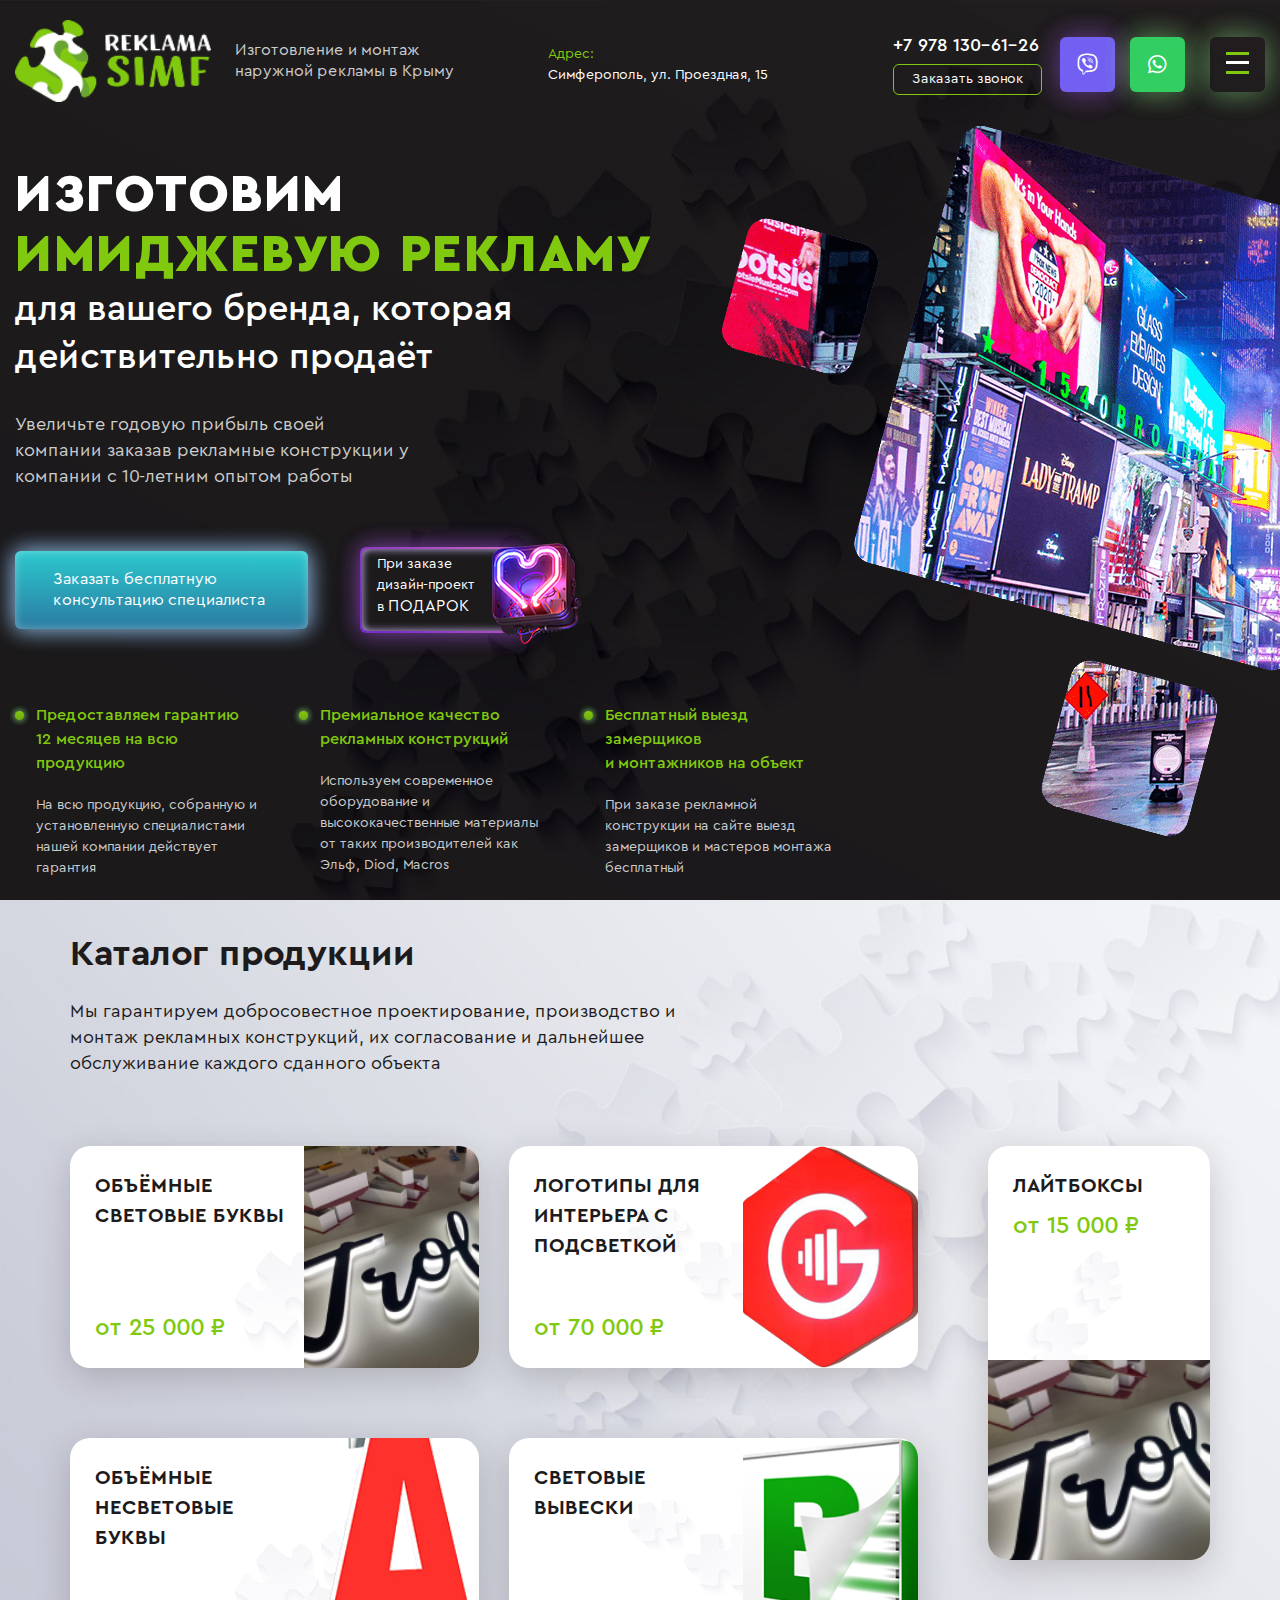
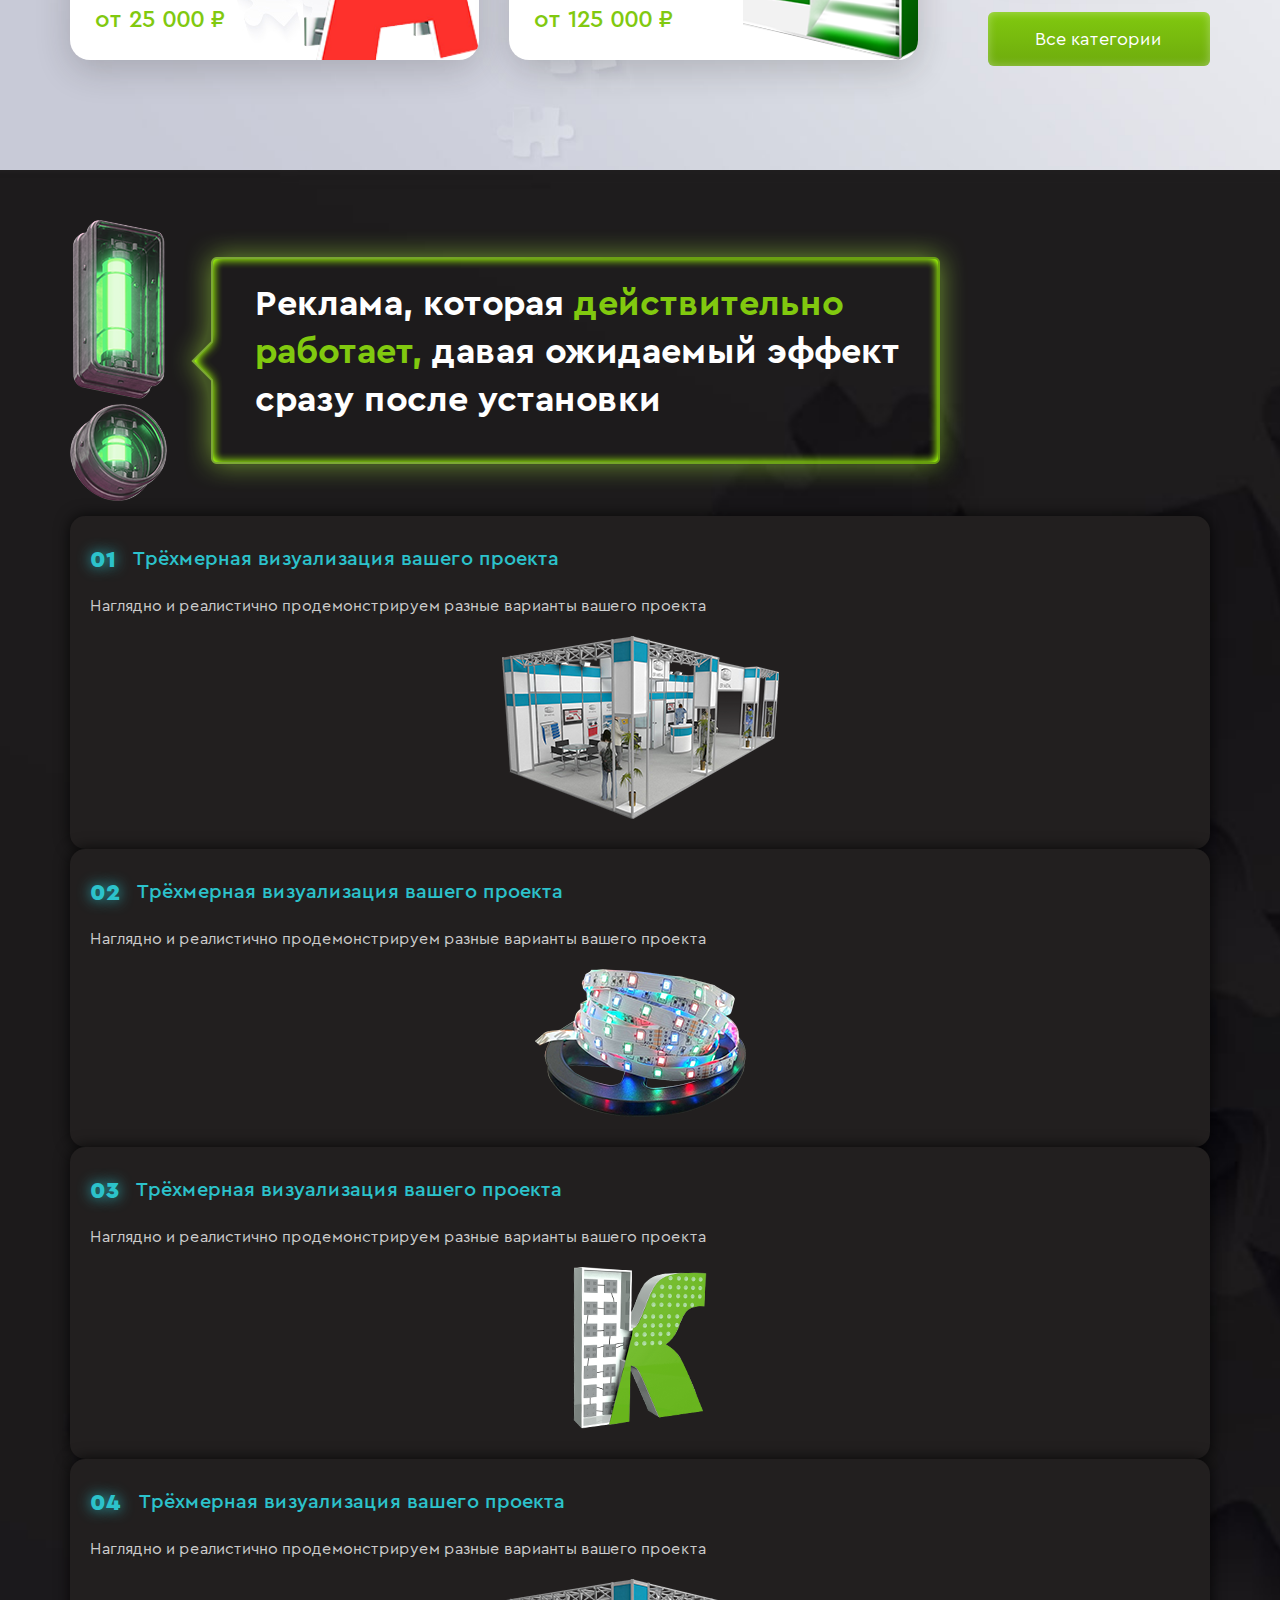
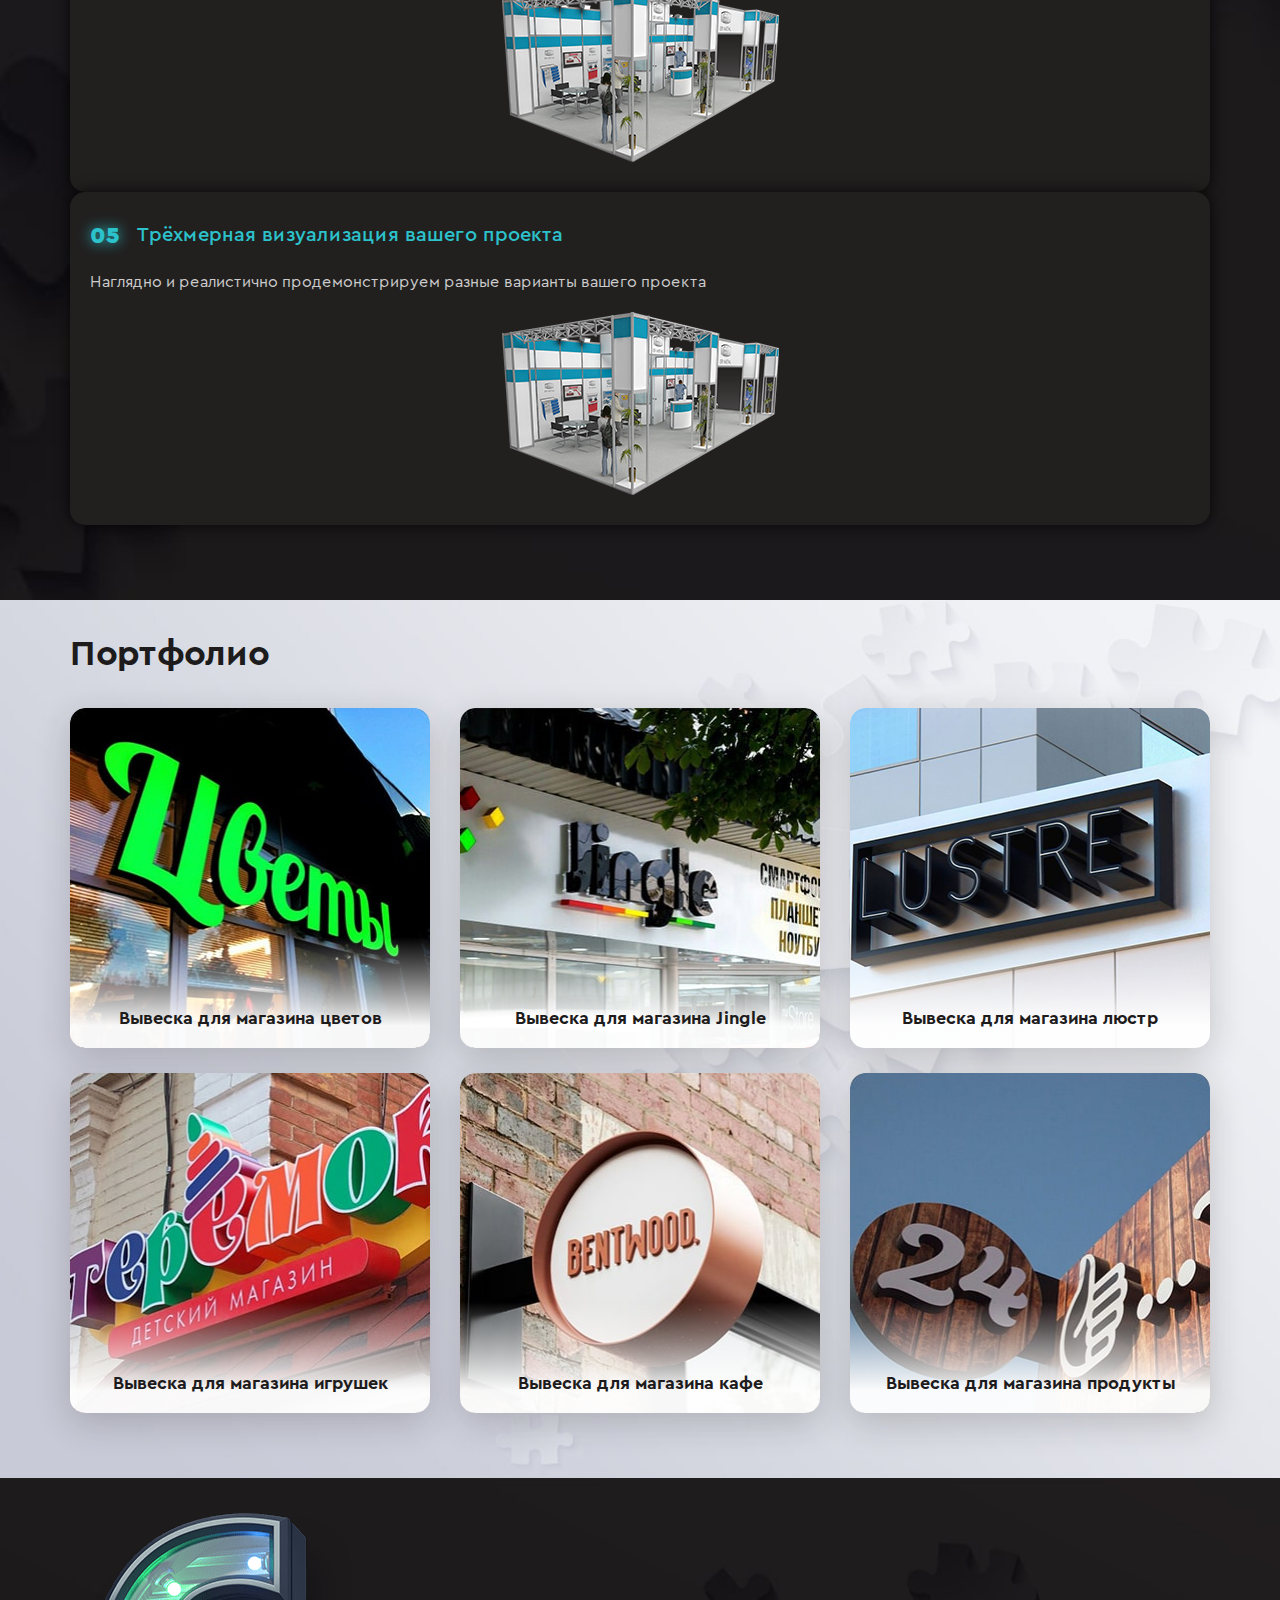
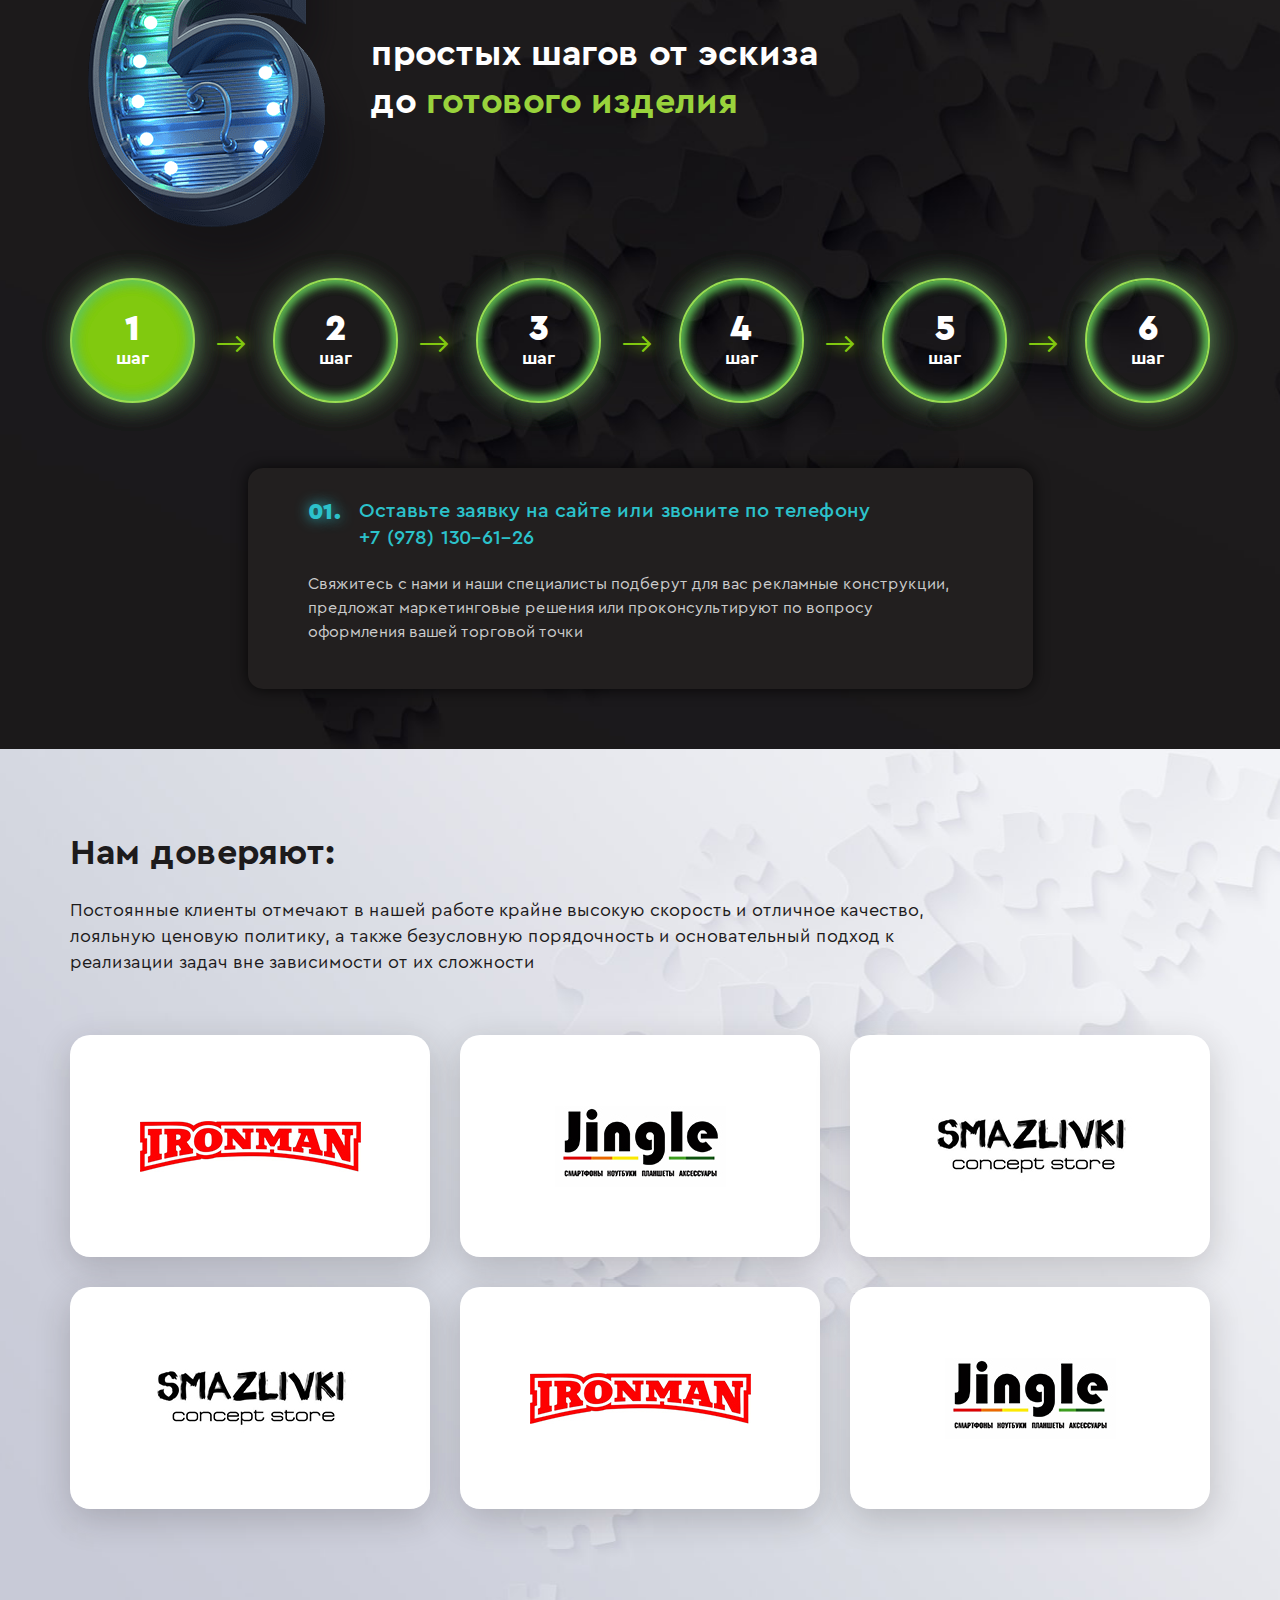
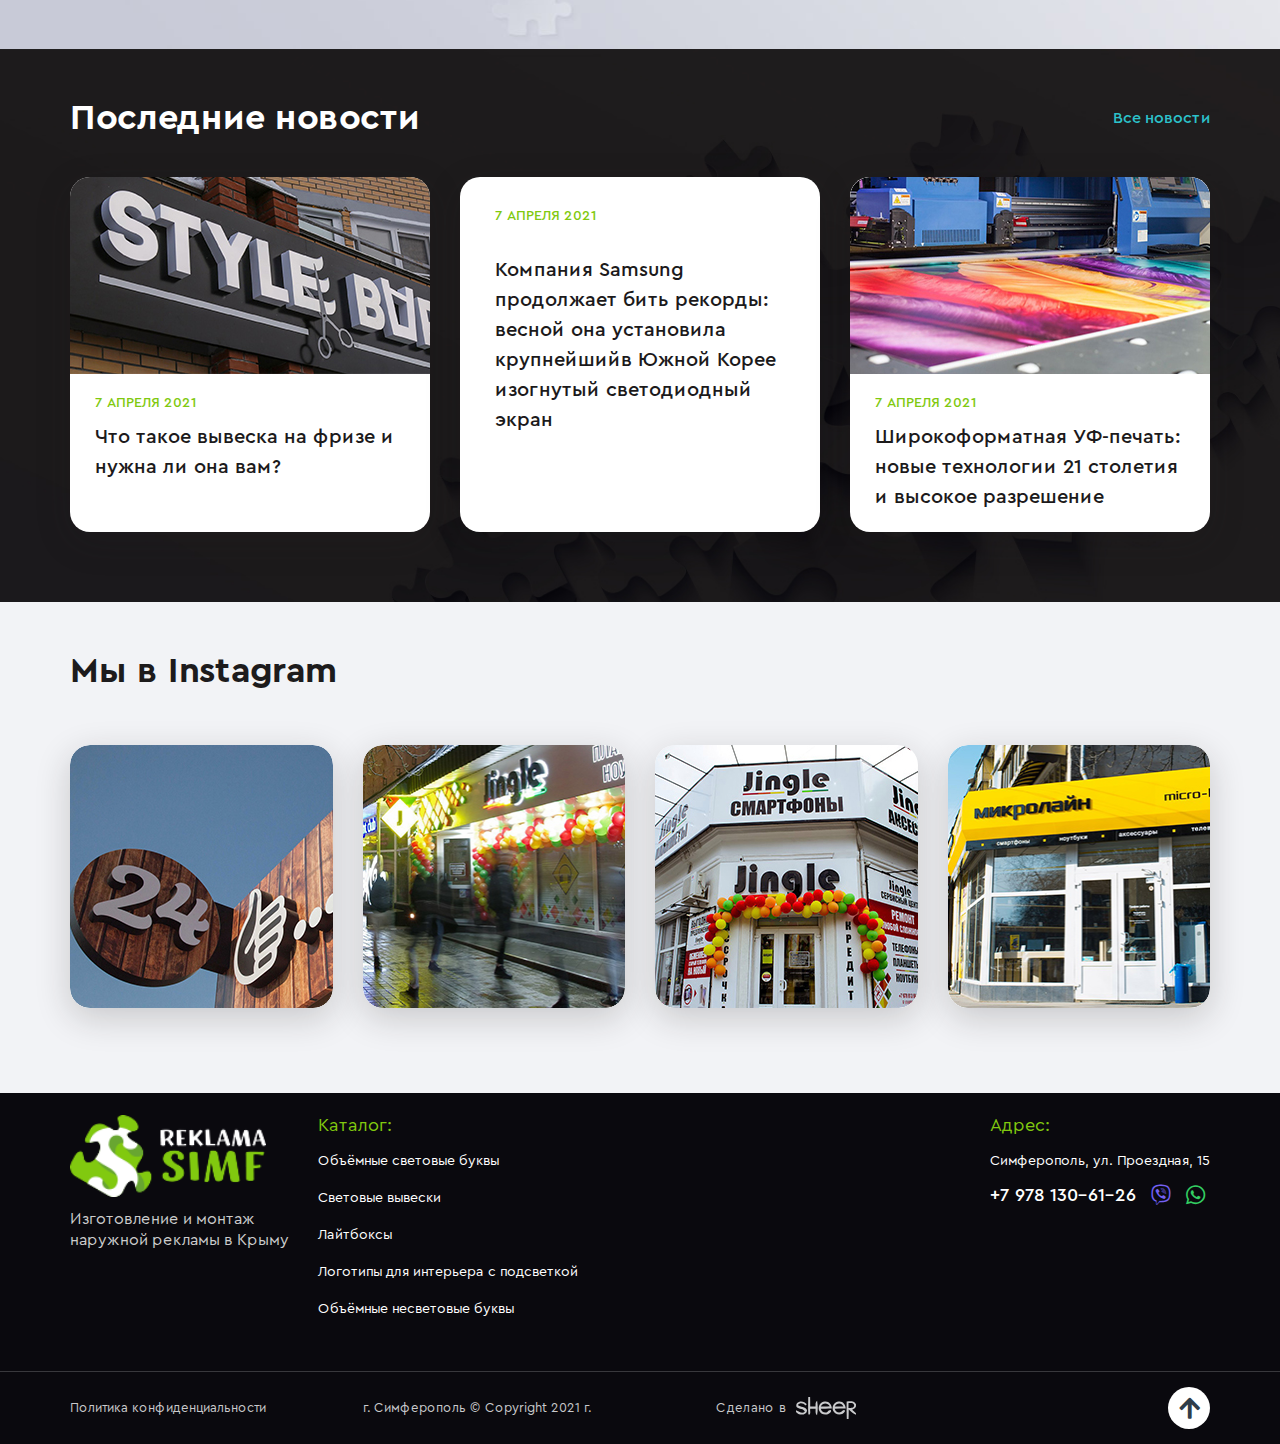
==== commit 9d548e16: "added async" ====
--- a/index.html
+++ b/index.html
@@ -553,15 +553,15 @@
 	<script src="libs/html5shiv/html5shiv-printshiv.min.js"></script>
 	<script src="libs/respond/respond.min.js"></script>
 <![endif]-->
-<script src="libs/jquery/jquery-1.11.1.min.js"></script>
-<script src="libs/jquery-mousewheel/jquery.mousewheel.min.js"></script>
-<script src="libs/fancybox/jquery.fancybox.pack.js"></script>
-<script src="libs/slick-1.5.9/slick/slick.min.js"></script>
-<script src="libs/scroll2id/PageScroll2id.min.js"></script>
-<script src="libs/mask/jquery.maskedinput.js"></script>
-<script src="libs/jQueryFormStyler-master/jquery.formstyler.min.js"></script>
-<script src="js/common.js?ver=1.2"></script>
+<script async src="libs/jquery/jquery-1.11.1.min.js"></script>
+<script async src="libs/jquery-mousewheel/jquery.mousewheel.min.js"></script>
+<script async src="libs/fancybox/jquery.fancybox.pack.js"></script>
+<script async src="libs/slick-1.5.9/slick/slick.min.js"></script>
+<script async src="libs/scroll2id/PageScroll2id.min.js"></script>
+<script async src="libs/mask/jquery.maskedinput.js"></script>
+<script async src="libs/jQueryFormStyler-master/jquery.formstyler.min.js"></script>
+<script async src="js/common.js?ver=1.2"></script>
 <!-- Yandex.Metrika counter --><!-- /Yandex.Metrika counter -->
 <!-- Google Analytics counter --><!-- /Google Analytics counter -->
 </body>
-</html>+</html>
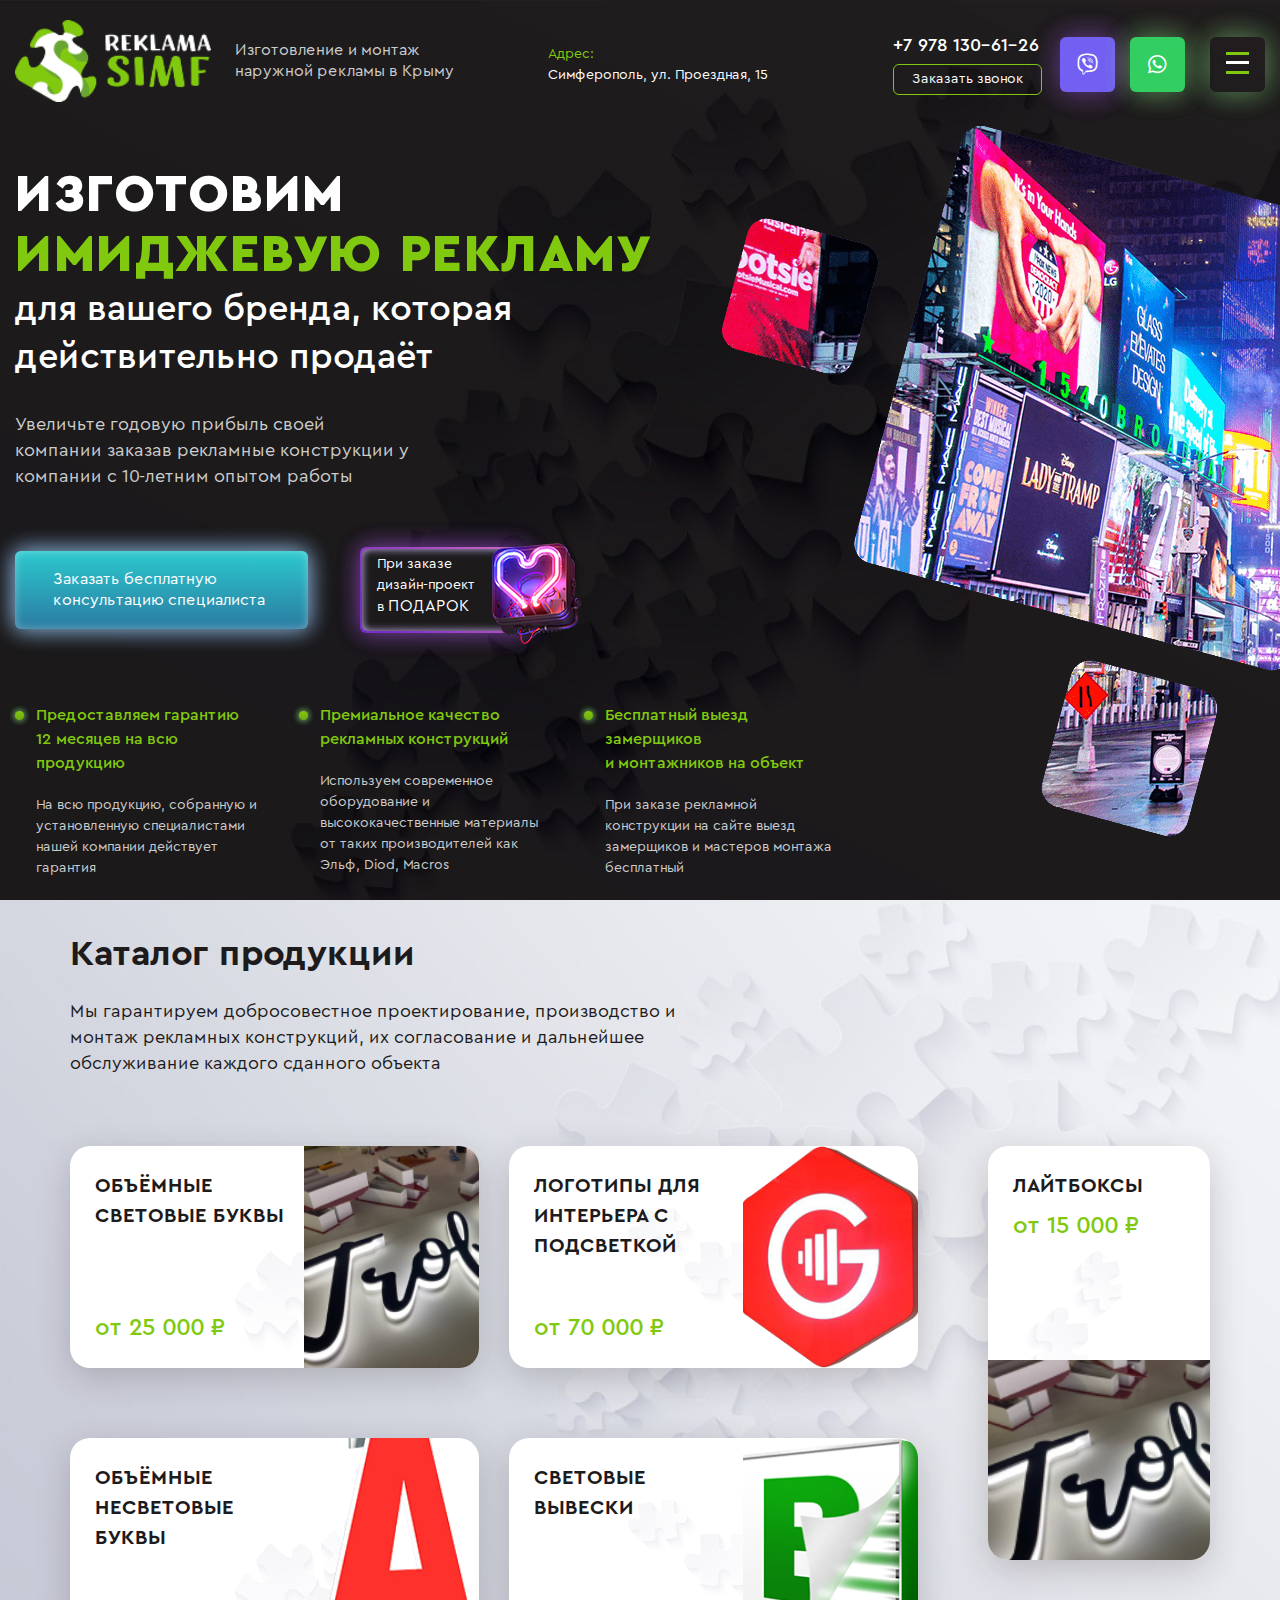
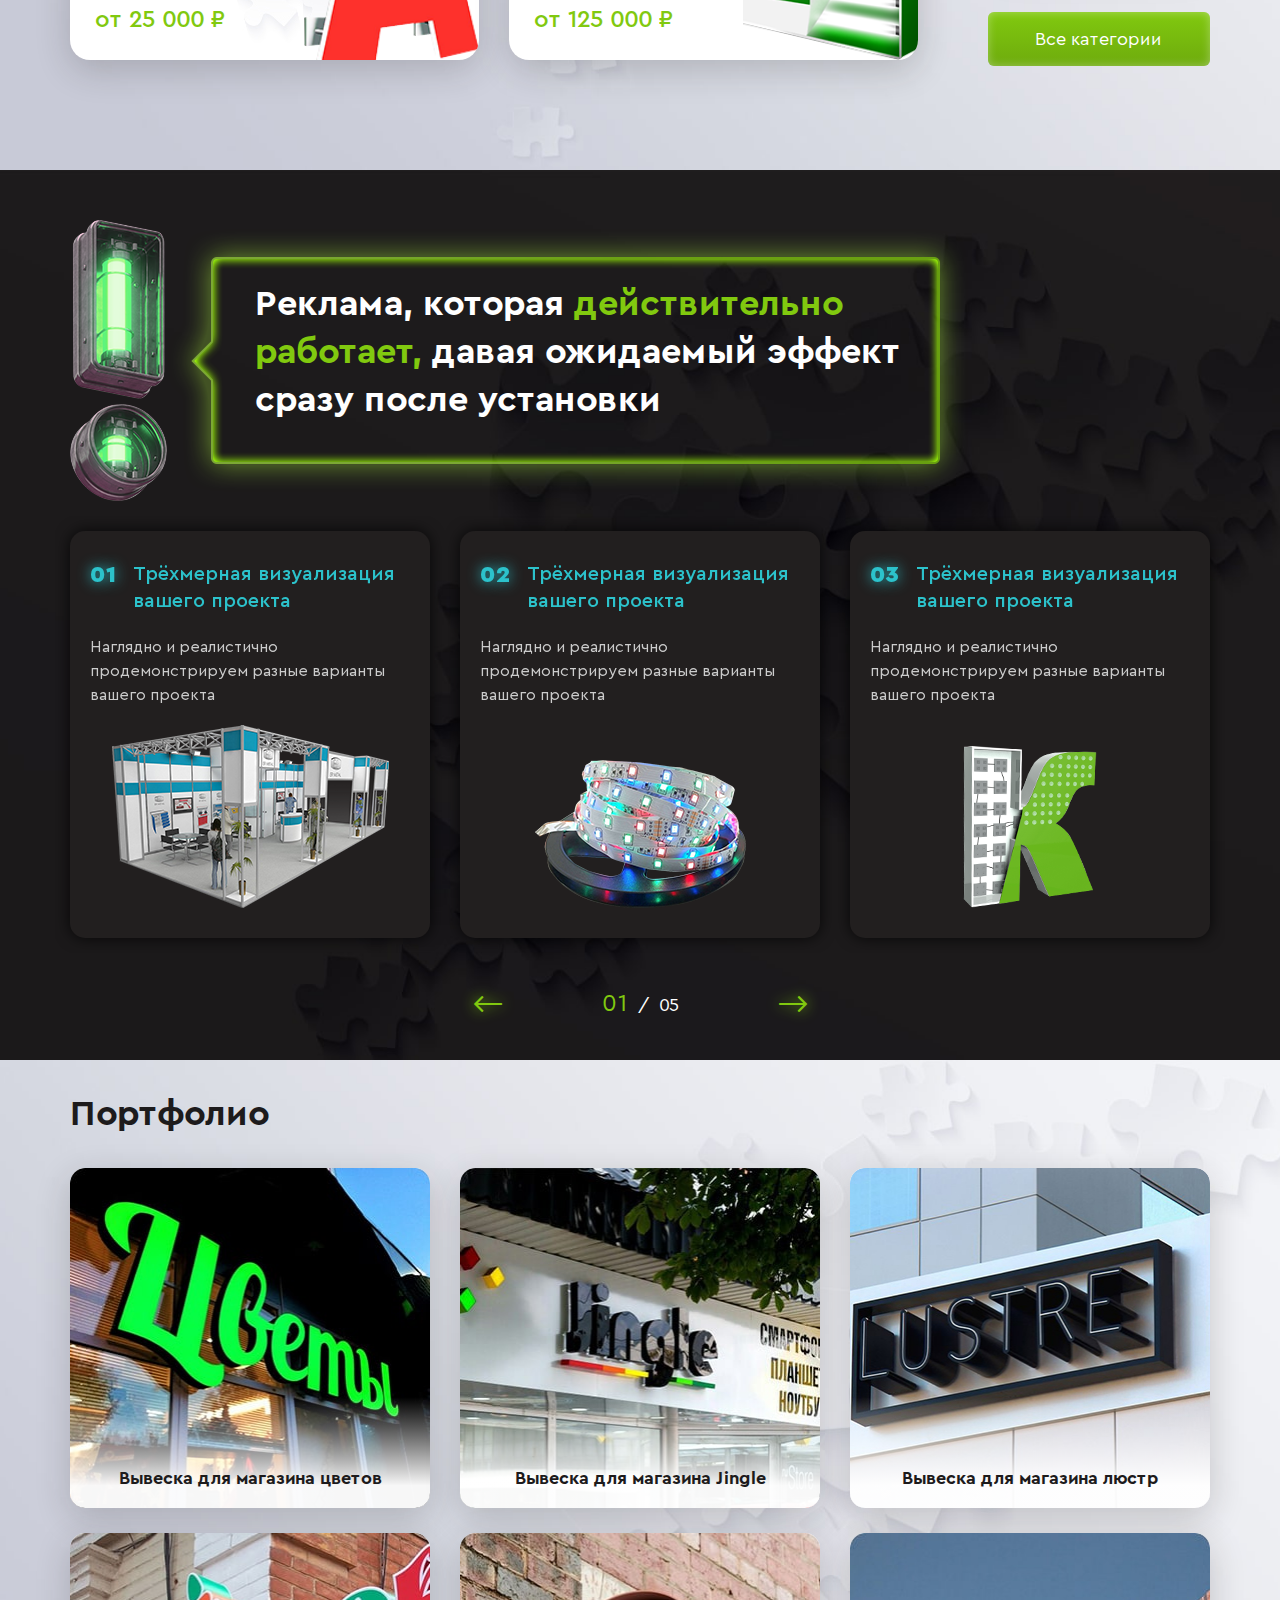
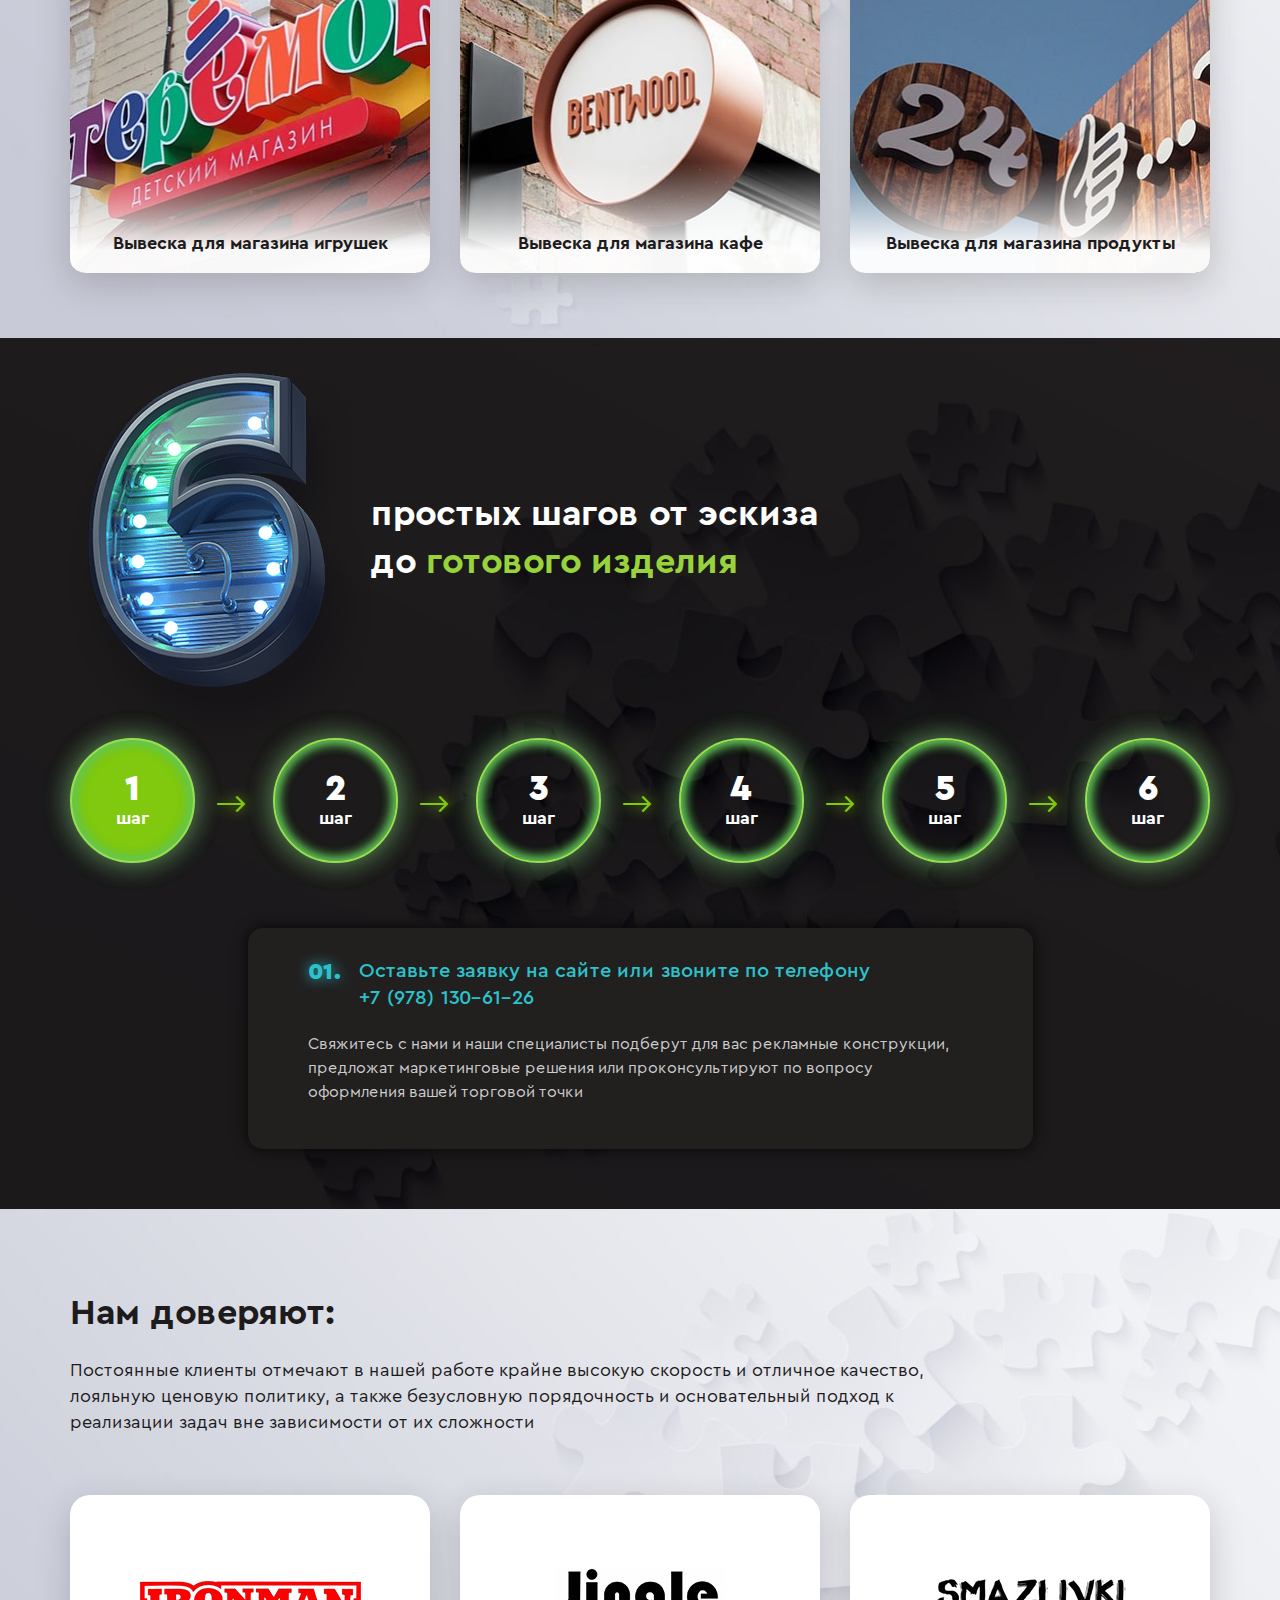
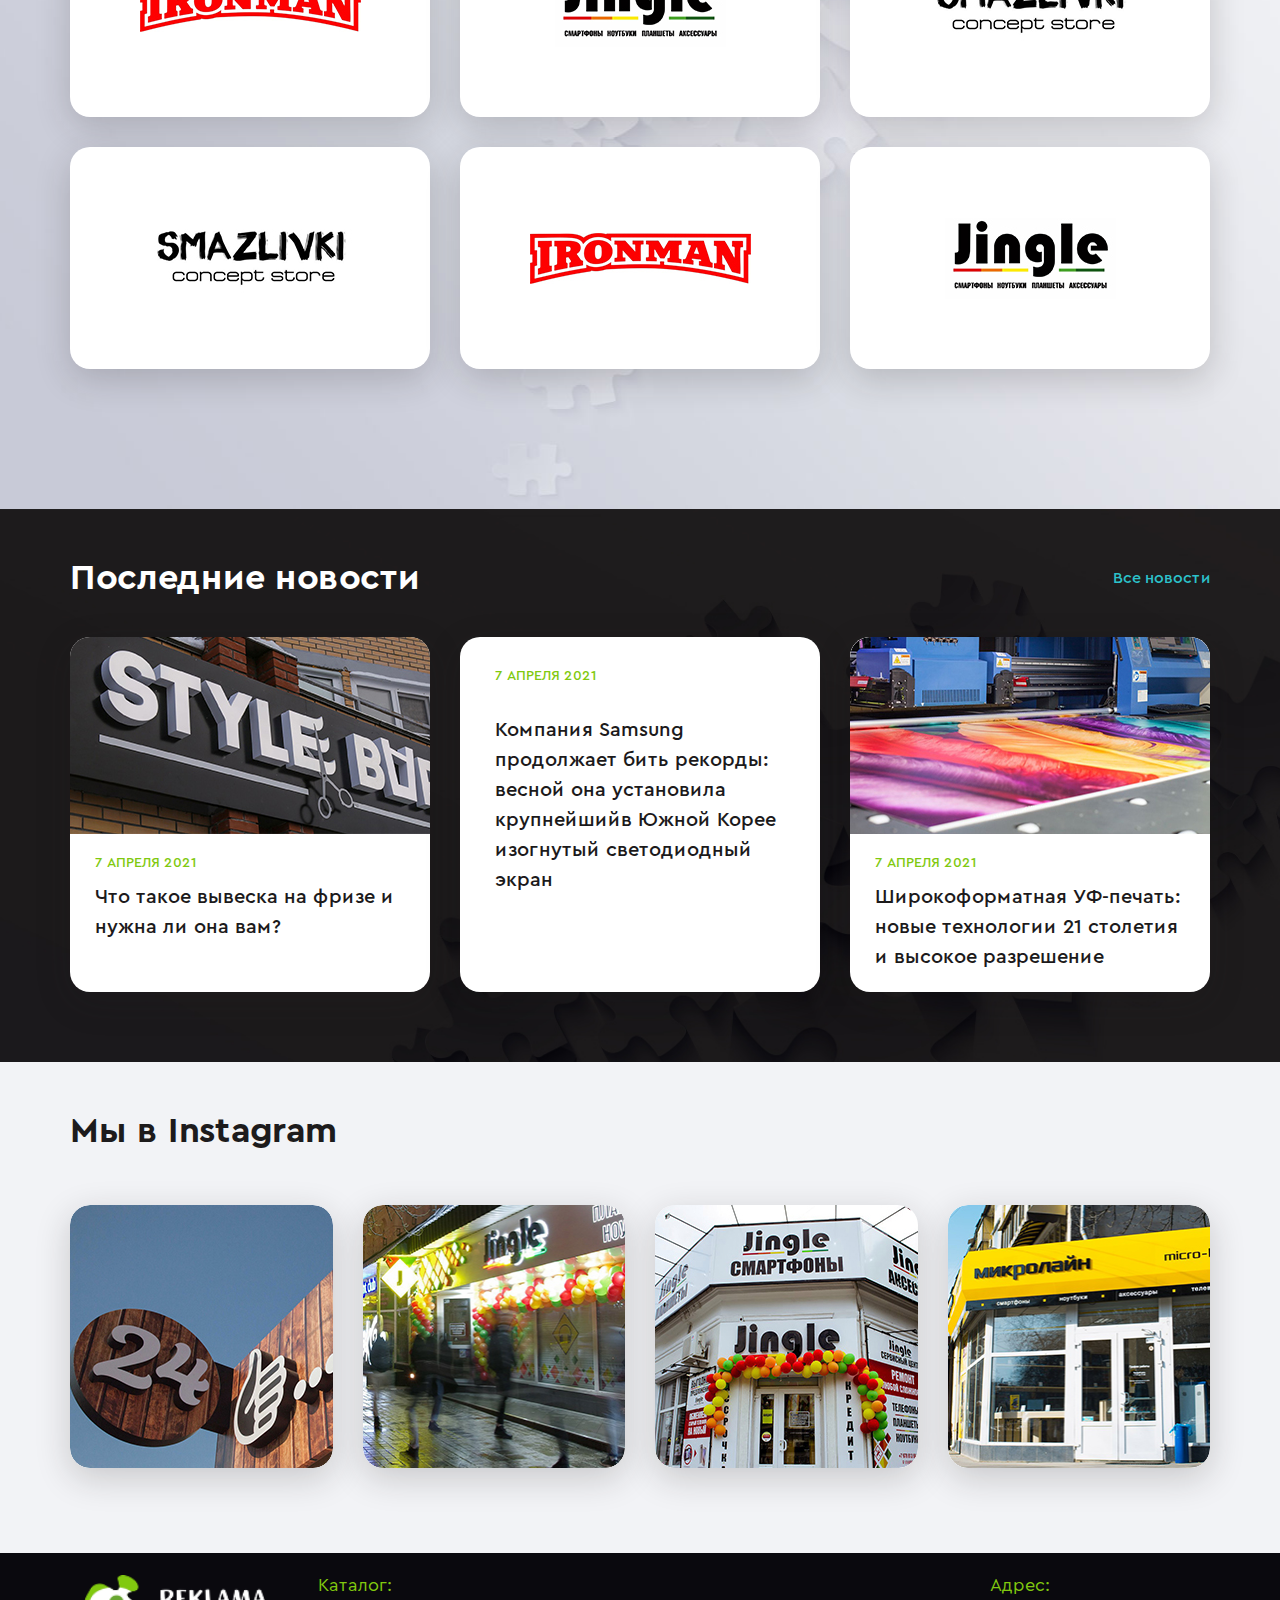
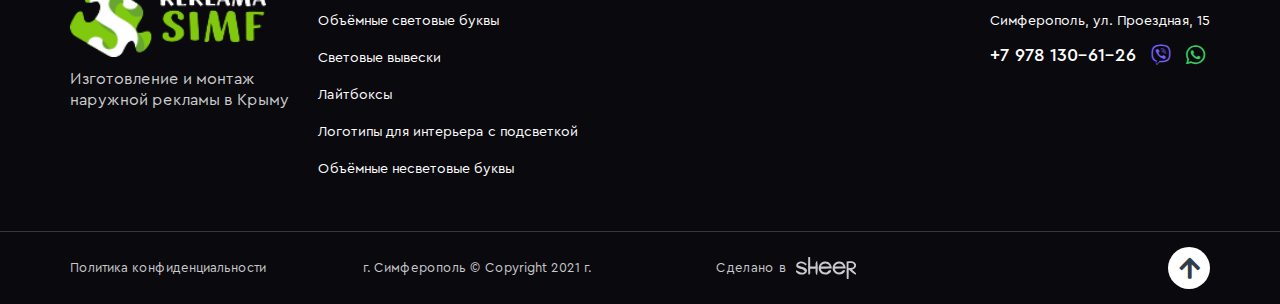
==== commit 39e6b55d: "added defer" ====
--- a/index.html
+++ b/index.html
@@ -553,14 +553,14 @@
 	<script src="libs/html5shiv/html5shiv-printshiv.min.js"></script>
 	<script src="libs/respond/respond.min.js"></script>
 <![endif]-->
-<script async src="libs/jquery/jquery-1.11.1.min.js"></script>
-<script async src="libs/jquery-mousewheel/jquery.mousewheel.min.js"></script>
-<script async src="libs/fancybox/jquery.fancybox.pack.js"></script>
-<script async src="libs/slick-1.5.9/slick/slick.min.js"></script>
-<script async src="libs/scroll2id/PageScroll2id.min.js"></script>
-<script async src="libs/mask/jquery.maskedinput.js"></script>
-<script async src="libs/jQueryFormStyler-master/jquery.formstyler.min.js"></script>
-<script async src="js/common.js?ver=1.2"></script>
+<script defer src="libs/jquery/jquery-1.11.1.min.js"></script>
+<script defer src="libs/jquery-mousewheel/jquery.mousewheel.min.js"></script>
+<script defer src="libs/fancybox/jquery.fancybox.pack.js"></script>
+<script defer src="libs/slick-1.5.9/slick/slick.min.js"></script>
+<script defer src="libs/scroll2id/PageScroll2id.min.js"></script>
+<script defer src="libs/mask/jquery.maskedinput.js"></script>
+<script defer src="libs/jQueryFormStyler-master/jquery.formstyler.min.js"></script>
+<script defer src="js/common.js?ver=1.2"></script>
 <!-- Yandex.Metrika counter --><!-- /Yandex.Metrika counter -->
 <!-- Google Analytics counter --><!-- /Google Analytics counter -->
 </body>
